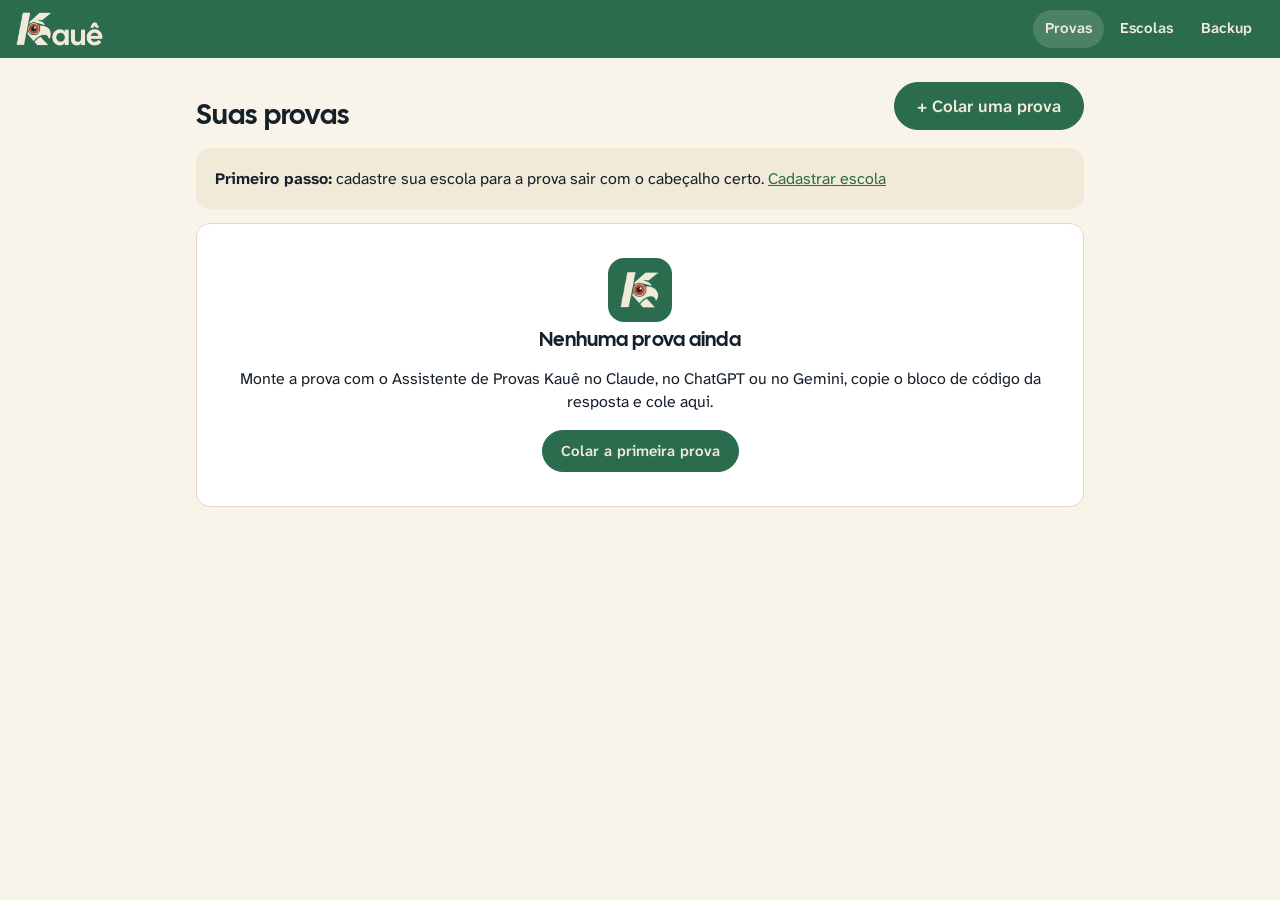
==== index.html @ 32fbc3d7 "Add files via upload" ====
<!DOCTYPE html>
<html lang="pt-BR">
<head>
<meta charset="utf-8">
<meta name="viewport" content="width=device-width, initial-scale=1, viewport-fit=cover">
<title>Kauê</title>
<meta name="description" content="Kauê: monte, embaralhe e imprima provas feitas com IA. Funciona sem internet.">
<meta name="theme-color" content="#2B6C4E">
<link rel="manifest" href="manifest.webmanifest">
<link rel="icon" type="image/png" href="img/favicon-32.png">
<link rel="apple-touch-icon" href="img/apple-touch-icon.png">
<link rel="stylesheet" href="css/kaue.css">
<link rel="stylesheet" href="css/prova.css">
<link rel="stylesheet" href="vendor/katex/katex.min.css">
<style id="css-paginas"></style>
<script src="vendor/katex/katex.min.js" defer></script>
<script src="vendor/katex/mhchem.min.js" defer></script>
<script type="module" src="js/app.js"></script>
</head>
<body>
<header class="topo nao-imprimir">
  <a href="#/" class="marca" aria-label="Kauê, início"><img src="img/logo-mata.png" alt="Kauê" height="34"></a>
  <nav aria-label="Seções">
    <a href="#/">Provas</a>
    <a href="#/escolas">Escolas</a>
    <a href="#/backup">Backup</a>
  </nav>
</header>
<main id="tela" tabindex="-1"><p class="carregando">Carregando…</p></main>
<noscript><p style="padding:20px">O Kauê precisa do JavaScript ligado no navegador.</p></noscript>
</body>
</html>
---- css/kaue.css ----
/* Kauê — telas do app. Cores: mata, palha, jenipapo e urucum. */
@font-face { font-family: 'Cal Sans'; src: url('../fonts/cal-sans-regular.woff2') format('woff2'); font-weight: 400; font-display: swap; }
@font-face { font-family: 'Atkinson Hyperlegible Next'; src: url('../fonts/atkinson-hyperlegible-next-latin-400-normal.woff2') format('woff2'); font-weight: 400; font-display: swap; }
@font-face { font-family: 'Atkinson Hyperlegible Next'; src: url('../fonts/atkinson-hyperlegible-next-latin-600-normal.woff2') format('woff2'); font-weight: 600; font-display: swap; }
@font-face { font-family: 'Atkinson Hyperlegible Next'; src: url('../fonts/atkinson-hyperlegible-next-latin-700-normal.woff2') format('woff2'); font-weight: 700; font-display: swap; }
@font-face { font-family: 'Atkinson Hyperlegible Mono'; src: url('../fonts/atkinson-hyperlegible-mono-latin-400-normal.woff2') format('woff2'); font-weight: 400; font-display: swap; }
@font-face { font-family: 'Atkinson Hyperlegible Mono'; src: url('../fonts/atkinson-hyperlegible-mono-latin-700-normal.woff2') format('woff2'); font-weight: 700; font-display: swap; }

:root {
  --mata: #2B6C4E; --mata-escuro: #22573F; --palha: #F1EAD8; --fundo: #F8F4EA; --jenipapo: #16202A; --urucum: #C4462D;
  --cinza: #545C63; --linha: #E2D9C3; --branco: #fff; --raio: 14px;
  --titulo: 'Cal Sans', 'Atkinson Hyperlegible Next', sans-serif;
  --texto: 'Atkinson Hyperlegible Next', system-ui, sans-serif;
  --mono: 'Atkinson Hyperlegible Mono', ui-monospace, monospace;
}
* { box-sizing: border-box; }
html { -webkit-text-size-adjust: 100%; }
body { margin: 0; background: var(--fundo); color: var(--jenipapo); font-family: var(--texto); font-size: 16px; line-height: 1.45; }
a { color: var(--mata); }
h1, h2, h3 { font-family: var(--titulo); font-weight: 400; line-height: 1.15; letter-spacing: 0.1px; word-spacing: 0.06em; }
h1 { font-size: 28px; margin: 0; }
h2 { font-size: 20px; margin: 0 0 12px; }
h3 { font-size: 18px; margin: 0 0 4px; }

/* topo */
.topo { position: sticky; top: 0; z-index: 10; background: var(--mata); color: var(--palha); display: flex; align-items: center; justify-content: space-between;
  gap: 12px; padding: 10px max(16px, env(safe-area-inset-left)); }
.topo .marca img { display: block; height: 34px; width: auto; }
.topo nav { display: flex; gap: 4px; }
.topo nav a { color: var(--palha); text-decoration: none; font-weight: 600; padding: 8px 12px; border-radius: 999px; font-size: 15px; }
.topo nav a.ativo { background: rgba(241, 234, 216, 0.16); }

#tela { max-width: 920px; margin: 0 auto; padding: 18px 16px 60px; outline: none; }
.modo-impressao #tela { max-width: none; padding: 0; }
.carregando { color: var(--cinza); }
.cabeca { display: flex; align-items: flex-end; justify-content: space-between; gap: 12px; flex-wrap: wrap; margin: 6px 0 18px; }
.sobre { margin: 0 0 4px; font-family: var(--mono); font-size: 13px; color: var(--cinza); }

/* cartões */
.cartao { background: var(--branco); border: 1px solid var(--linha); border-radius: var(--raio); padding: 18px; margin-bottom: 14px; }
.cartao.destaque { border-color: var(--mata); box-shadow: 0 0 0 1px var(--mata) inset; }
.cartao.dica, .cartao.lembrete { background: var(--palha); border-color: transparent; }
.cartao.lembrete { border-left: 5px solid var(--urucum); }
.cartao.vazio { text-align: center; padding: 34px 18px; }
.cartao.vazio img { border-radius: 16px; }
.cartao.com-erros { border-left: 5px solid var(--urucum); }
.cartao.tudo-certo { border-left: 5px solid var(--mata); }
.grade-cartoes { display: grid; grid-template-columns: 1fr; gap: 0 14px; }
@media (min-width: 820px) { .grade-cartoes { grid-template-columns: 1fr 1fr; } }
.lista { display: grid; gap: 10px; }
.prova-item { display: flex; gap: 14px; align-items: center; text-decoration: none; color: inherit; margin: 0; transition: border-color .15s; }
.prova-item:hover { border-color: var(--mata); }
.prova-num { font-family: var(--mono); font-weight: 700; background: var(--palha); border-radius: 10px; padding: 10px 8px; font-size: 13px; white-space: nowrap; }
.meta { color: var(--cinza); margin: 0; font-size: 14px; }
.meta.pequeno { font-size: 13px; }
.ajuda { color: var(--cinza); font-size: 14px; margin: 8px 0 0; }
.alerta { color: var(--urucum); }
.recuo { margin-left: 34px; }

/* botões */
.botao { display: inline-flex; align-items: center; justify-content: center; gap: 6px; font: 600 15px var(--texto); color: var(--jenipapo);
  background: var(--branco); border: 1.5px solid var(--jenipapo); border-radius: 999px; padding: 9px 18px; text-decoration: none; cursor: pointer; min-height: 42px; }
.botao:hover { background: var(--palha); }
.botao.principal { background: var(--mata); border-color: var(--mata); color: var(--palha); }
.botao.principal:hover { background: var(--mata-escuro); }
.botao.grande { font-size: 17px; padding: 12px 22px; }
.botao.pequeno { font-size: 14px; padding: 5px 12px; min-height: 34px; }
.botao.sutil { border-color: transparent; color: var(--cinza); }
.botao.perigo { border-color: var(--urucum); color: var(--urucum); }
.botao:disabled { opacity: .55; cursor: wait; }
.acoes { display: flex; flex-wrap: wrap; gap: 10px; margin-top: 14px; }

/* formulários */
.rotulo { display: block; font-weight: 700; margin: 14px 0 6px; }
.rotulo:first-child { margin-top: 0; }
.campo-form { width: 100%; font: 16px var(--texto); color: var(--jenipapo); border: 1.5px solid #CFC5AE; border-radius: 10px; padding: 10px 12px; background: #fff; }
.campo-form:focus, .texto-prova:focus { outline: 3px solid rgba(43, 108, 78, .25); border-color: var(--mata); }
.campo-form.curto { width: auto; min-width: 120px; }
.texto-prova { width: 100%; min-height: 300px; font: 14px/1.5 var(--mono); border: 1.5px solid #CFC5AE; border-radius: 10px; padding: 12px; resize: vertical; background: #FFFDF8; }
.linha-form { display: flex; align-items: center; justify-content: space-between; gap: 10px; flex-wrap: wrap; margin: 10px 0; }
.linha-form .rotulo { margin: 0; }
.segmentos { display: inline-flex; border: 1.5px solid var(--jenipapo); border-radius: 999px; overflow: hidden; }
.segmentos button { font: 600 14px var(--texto); background: #fff; color: var(--jenipapo); border: 0; padding: 8px 14px; cursor: pointer; min-height: 38px; }
.segmentos button + button { border-left: 1.5px solid var(--jenipapo); }
.segmentos button.ativo { background: var(--jenipapo); color: var(--palha); }
.chave { display: flex; gap: 12px; align-items: flex-start; margin: 12px 0; cursor: pointer; }
.chave input { width: 22px; height: 22px; accent-color: var(--mata); margin: 1px 0 0; flex: none; }
.chave small { display: block; color: var(--cinza); font-size: 13.5px; }
.chave.inline { display: inline-flex; margin: 6px 14px 6px 0; }
.modos { display: grid; gap: 8px; }
@media (min-width: 700px) { .modos { grid-template-columns: repeat(3, 1fr); } }
.modo { display: flex; gap: 10px; border: 1.5px solid var(--linha); border-radius: 12px; padding: 12px; cursor: pointer; }
.modo:has(input:checked) { border-color: var(--mata); background: #F2F7F3; }
.modo input { accent-color: var(--mata); margin-top: 3px; }
.modo small { display: block; color: var(--cinza); font-size: 13px; }
.sub-op { background: var(--fundo); border-radius: 12px; padding: 12px 14px; margin-top: 10px; }
.area-titulo { display: grid; gap: 6px; margin: 4px 0 6px 34px; }
.area-titulo label { display: grid; grid-template-columns: 110px 1fr 46px; align-items: center; gap: 8px; font-size: 14px; }
.area-titulo input { accent-color: var(--mata); }
.campos-lista { display: flex; flex-wrap: wrap; }
.extra { display: grid; grid-template-columns: 1fr 1.6fr; gap: 10px; margin-top: 10px; font-size: 14px; font-weight: 600; }
.previa-cab { padding: 10px; border-radius: 10px; overflow-x: auto; }
.previa-cab .folha { min-height: 0; margin: 0; width: 210mm; transform-origin: top left; }

/* leitura da prova */
.resumo { margin: 8px 0 0; padding-left: 20px; }
.msgs { list-style: none; padding: 0; margin: 6px 0 0; }
.msgs li { padding: 6px 0; border-bottom: 1px solid var(--linha); font-size: 15px; }
.msgs li.erro { color: #8E2B1A; }
.msgs .linha { font: 700 12px var(--mono); background: var(--palha); border: 0; border-radius: 6px; padding: 3px 7px; margin-right: 6px; cursor: pointer; color: var(--jenipapo); }
.previa { display: grid; gap: 12px; }
.pq { display: grid; grid-template-columns: 30px 1fr; gap: 10px; border-bottom: 1px solid var(--linha); padding-bottom: 10px; }
.pq p { margin: 2px 0; }
.pq-n { font: 700 14px var(--mono); background: var(--palha); border-radius: 8px; text-align: center; padding: 4px 0; height: fit-content; }
.etq { font-size: 12.5px; color: var(--cinza); text-transform: uppercase; letter-spacing: .4px; }
.mini { margin: 4px 0 0; padding-left: 18px; font-size: 14px; color: #333; }
.mini li.certa { font-weight: 700; color: var(--mata); }

/* imagens da prova */
.imgs { list-style: none; padding: 0; margin: 0; display: grid; gap: 10px; }
.img-item { display: grid; grid-template-columns: 56px 1fr auto auto; gap: 10px; align-items: center; font-size: 14px; }
.img-item img, .img-falta { width: 56px; height: 56px; object-fit: cover; border-radius: 8px; border: 1px solid var(--linha); }
.img-falta { display: flex; align-items: center; justify-content: center; font-size: 11px; color: var(--cinza); background: var(--fundo); text-transform: uppercase; }

/* versões */
.tabela-versoes { width: 100%; border-collapse: collapse; font-size: 15px; }
.tabela-versoes th { text-align: left; font-size: 12.5px; color: var(--cinza); text-transform: uppercase; letter-spacing: .4px; padding: 6px 4px; }
.tabela-versoes td { padding: 8px 4px; border-top: 1px solid var(--linha); }
.tabela-versoes .codigo, .gab-mini { font-family: var(--mono); }
.gab-mini { font-size: 13px; letter-spacing: 1px; word-break: break-all; }
.acoes-linha { text-align: right; white-space: nowrap; }

/* impressão */
.barra-impressao { position: sticky; top: 0; z-index: 5; display: flex; align-items: center; gap: 12px; padding: 10px 16px; background: var(--fundo); border-bottom: 1px solid var(--linha); }
.barra-titulo { flex: 1; min-width: 0; overflow: hidden; text-overflow: ellipsis; white-space: nowrap; }
.dica-impressao { margin: 10px auto 0; max-width: 210mm; padding: 0 16px; font-size: 14px; color: var(--cinza); }
@media print {
  body { background: #fff; }
  .topo, .barra-impressao, .dica-impressao, #avisos { display: none !important; }
  #tela { padding: 0; max-width: none; }
}
@media screen and (max-width: 840px) {
  .modo-impressao .folhas { overflow-x: auto; }
}

/* avisos flutuantes */
#avisos { position: fixed; left: 50%; bottom: 20px; transform: translateX(-50%); z-index: 50; display: grid; gap: 8px; width: min(92vw, 420px); }
.aviso-flutuante { background: var(--jenipapo); color: var(--palha); padding: 12px 16px; border-radius: 12px; box-shadow: 0 6px 20px rgba(0,0,0,.2); transition: opacity .4s, transform .4s; }
.aviso-flutuante.erro { background: var(--urucum); color: #fff; }
.aviso-flutuante.saindo { opacity: 0; transform: translateY(8px); }

@media (max-width: 560px) {
  h1 { font-size: 24px; }
  .topo nav a { padding: 7px 9px; font-size: 14px; }
  .topo .marca img { height: 28px; }
  .img-item { grid-template-columns: 48px 1fr; }
  .img-item .botao { grid-column: 2; justify-self: start; }
  .extra { grid-template-columns: 1fr; }
  .area-titulo { margin-left: 0; }
  .recuo { margin-left: 0; }
}
---- css/prova.css ----
/* Kauê — folhas da prova (tela e impressão) */
@page { size: A4; margin: 10mm 11mm 13mm; }
@page { @bottom-left { font-family: Arial, sans-serif; font-size: 7.5pt; color: #666; }
        @bottom-right { font-family: Arial, sans-serif; font-size: 7.5pt; color: #666; } }

.folhas { --fonte-prova: 'Atkinson Hyperlegible Next', Arial, sans-serif; --tam: 10pt; }
.folha { font-family: var(--fonte-prova); font-size: var(--tam); line-height: 1.3; color: #111; background: #fff;
  break-after: page; }
.folha:last-child { break-after: auto; }
.folha p { margin: 0 0 0.35em; }
.folha p:last-child { margin-bottom: 0; }

/* cabeçalho */
.cab { margin-bottom: 2.5mm; }
.cab-img { position: relative; }
.cab-img img { display: block; width: 100%; height: auto; }
.titulo-sobre { position: absolute; display: flex; align-items: center; justify-content: center; text-align: center; padding: 0 2%; }
.titulo-sobre span { font-weight: 700; font-size: 15pt; line-height: 1.1; color: #10243a; }
.cab-topo { display: flex; align-items: center; gap: 4mm; margin-bottom: 2mm; }
.logo-escola { max-height: 18mm; max-width: 40mm; object-fit: contain; }
.nome-escola { font-weight: 700; font-size: 10pt; text-transform: uppercase; letter-spacing: 0.3pt; }
.titulo { font-size: 14pt; font-weight: 700; margin: 1mm 0 0; line-height: 1.2; }
.titulo-versao { font-weight: 400; }
.cab-imagem .titulo, .cab-branco .titulo { text-align: center; margin: 2mm 0; }
.campos { margin-top: 2mm; display: flex; flex-direction: column; gap: 1.5mm; }
.campos .linha { display: flex; gap: 1.5mm; }
.campo { border: 0.8pt solid #333; border-radius: 2.2mm; padding: 1.4mm 2.2mm; font-size: 9pt; white-space: nowrap; overflow: hidden; flex: 0 1 auto; min-width: 24mm; }
.campo.larga { flex: 1 1 auto; }
.campo span { font-weight: 700; text-transform: uppercase; font-size: 8pt; }

.faixa { font-size: 8.5pt; border-top: 0.8pt solid #333; border-bottom: 0.8pt solid #333; padding: 1mm 0; margin-bottom: 3mm; display: flex; flex-wrap: wrap; gap: 0 1.5mm; }
.faixa .codigo { font-family: 'Atkinson Hyperlegible Mono', monospace; letter-spacing: 0.5pt; }
.faixa .sep { color: #888; }
.instrucoes { border: 0.8pt solid #999; border-radius: 2mm; padding: 2mm 3mm; margin-bottom: 3mm; font-size: 9.5pt; }

/* conteúdo em colunas */
.conteudo { column-gap: 7mm; column-rule: 0.5pt solid #bbb; column-fill: balance; }
.bloco { margin: 0 0 3mm; }
.bloco h2 { font-size: 10.5pt; font-weight: 700; text-transform: uppercase; margin: 0 0 1.5mm; break-after: avoid; }
.texto-base { text-align: justify; hyphens: auto; margin-bottom: 2mm; }
.separador { height: 1mm; }
.questao { margin: 0 0 3.2mm; break-inside: auto; }
/* a questão pode passar de uma coluna para a outra, mas cada parte fica inteira */
.questao .enunciado { break-inside: avoid; break-after: avoid; orphans: 3; widows: 3; }
.alts, .vf, .associe, .linhas { break-inside: avoid; }
.questao.tipo-discursiva, .questao.tipo-complete { break-inside: avoid; }
.questao .enunciado { text-align: justify; hyphens: auto; }
.questao .enunciado p:first-of-type { display: inline; }
.questao .num { font-weight: 700; margin-right: 1mm; }
.questao .valor { font-size: 8.5pt; color: #333; margin-right: 1mm; }
.alts, .vf, .colA, .colB { list-style: none; margin: 1.5mm 0 0; padding: 0; }
.alts li, .vf li, .colA li, .colB li { display: flex; gap: 1.2mm; margin: 0.35mm 0; align-items: baseline; }
.marca { white-space: pre; flex: none; }
.letra { flex: none; font-weight: 700; }
.txt p { display: inline; margin: 0; }
.associe { display: grid; grid-template-columns: 1fr 1.6fr; gap: 3mm; }
.lacuna { display: inline-block; width: var(--larg, 10ch); border-bottom: 0.8pt solid #111; height: 1em; vertical-align: baseline; margin: 0 0.5mm; }
.linhas { height: calc(var(--n) * 7.5mm); margin-top: 1mm;
  background: repeating-linear-gradient(to bottom, transparent 0, transparent calc(7.5mm - 0.6pt), #555 calc(7.5mm - 0.6pt), #555 7.5mm); }
.fig { margin: 1.5mm 0; break-inside: avoid; text-align: center; }
.fig img { max-width: 100%; max-height: 48mm; object-fit: contain; }
.fig figcaption { font-size: 8pt; color: #333; margin-top: 0.8mm; }
.fig.falta .sem-imagem { border: 1pt dashed #888; color: #555; font-size: 8.5pt; padding: 6mm 3mm; border-radius: 2mm; }
.tex { font-family: 'Atkinson Hyperlegible Mono', monospace; }

/* grade de respostas do aluno */
.grade { break-inside: avoid; border: 1pt solid #222; border-radius: 2.5mm; padding: 2mm 3mm; margin: 2mm 0 4mm; }
.grade-titulo { font-weight: 700; font-size: 12pt; display: flex; justify-content: space-between; align-items: baseline; margin-bottom: 1.5mm; }
.grade-titulo span { font-weight: 400; font-size: 8.5pt; font-family: 'Atkinson Hyperlegible Mono', monospace; }
.grade table { border-collapse: collapse; margin: 0 auto; }
.grade th { font-size: 9pt; padding: 0.6mm 2mm 0.6mm 0; text-align: right; }
.grade td { padding: 0.6mm 1mm; }
.bola { display: inline-flex; width: 5mm; height: 5mm; border: 0.8pt solid #222; border-radius: 50%; align-items: center; justify-content: center; font-size: 7pt; font-weight: 700; }
.grade-dica { font-size: 7.5pt; color: #444; text-align: center; margin-top: 1mm; }
.mensagem-final { text-align: center; margin-top: 3mm; break-inside: avoid; font-weight: 700; }
.mensagem-final .fig img { max-height: 30mm; }

/* versão adaptada: letra e espaços maiores, uma coluna */
.adaptada { --tam: 14pt; line-height: 1.55; }
.adaptada .questao { margin-bottom: 7mm; break-inside: auto; }
.adaptada .alts, .adaptada .vf, .adaptada .associe, .adaptada .fig, .adaptada .enunciado { break-inside: avoid; }
.adaptada .enunciado { break-after: avoid; }
.adaptada .fig img { max-height: 62mm; }
.adaptada .alts li, .adaptada .vf li, .adaptada .colA li, .adaptada .colB li { margin: 2mm 0; }
.adaptada .linhas { height: calc(var(--n) * 10mm); background: repeating-linear-gradient(to bottom, transparent 0, transparent calc(10mm - 0.6pt), #555 calc(10mm - 0.6pt), #555 10mm); }
.adaptada .bola { width: 7mm; height: 7mm; font-size: 9pt; }
.adaptada .lacuna { height: 1.2em; }

/* gabarito do professor */
.gabarito { font-family: Arial, sans-serif; font-size: 9.5pt; }
.gab-cab h1 { font-size: 15pt; margin: 1mm 0; }
.aviso-prof { display: inline-block; background: #111; color: #fff; font-weight: 700; font-size: 8.5pt; padding: 1mm 2.5mm; border-radius: 1mm; }
.gab-versao { break-inside: avoid; margin-top: 5mm; }
.gab-versao h2 { font-size: 12pt; border-bottom: 1pt solid #111; padding-bottom: 1mm; margin: 0 0 2mm; display: flex; justify-content: space-between; }
.gab-versao h2 span { font-weight: 400; font-size: 9.5pt; font-family: 'Atkinson Hyperlegible Mono', monospace; }
.gab-resumo { font-family: 'Atkinson Hyperlegible Mono', monospace; font-size: 10pt; font-weight: 700; margin: 0 0 2mm; }
.nota-adaptada { font-size: 8.5pt; color: #333; margin: 0 0 2mm; }
table.gab { width: 100%; border-collapse: collapse; }
table.gab th, table.gab td { border: 0.6pt solid #999; padding: 1mm 1.5mm; text-align: left; vertical-align: top; }
table.gab th { background: #eee; }
table.gab td.n, table.gab td.v { width: 10mm; text-align: center; }
table.gab td.resp { font-weight: 700; }
.disc { margin-top: 2mm; font-size: 9pt; }
.disc ul { margin: 1mm 0 0 5mm; padding: 0; }

/* na tela: folhas A4 com sombra */
@media screen {
  .folhas { background: #e8e3d6; padding: 16px 0 40px; }
  .folha { width: 210mm; min-height: 297mm; margin: 0 auto 16px; padding: 10mm 11mm 13mm; box-shadow: 0 2px 10px rgba(0,0,0,.18); box-sizing: border-box; }
}
@media print {
  .folhas { background: none; padding: 0; }
  .nao-imprimir { display: none !important; }
}

/* títulos da prova usam a fonte da prova, não a da marca */
.folha h1, .folha h2 { font-family: inherit; letter-spacing: normal; word-spacing: normal; }
.gabarito h1 { font-family: Arial, sans-serif; }
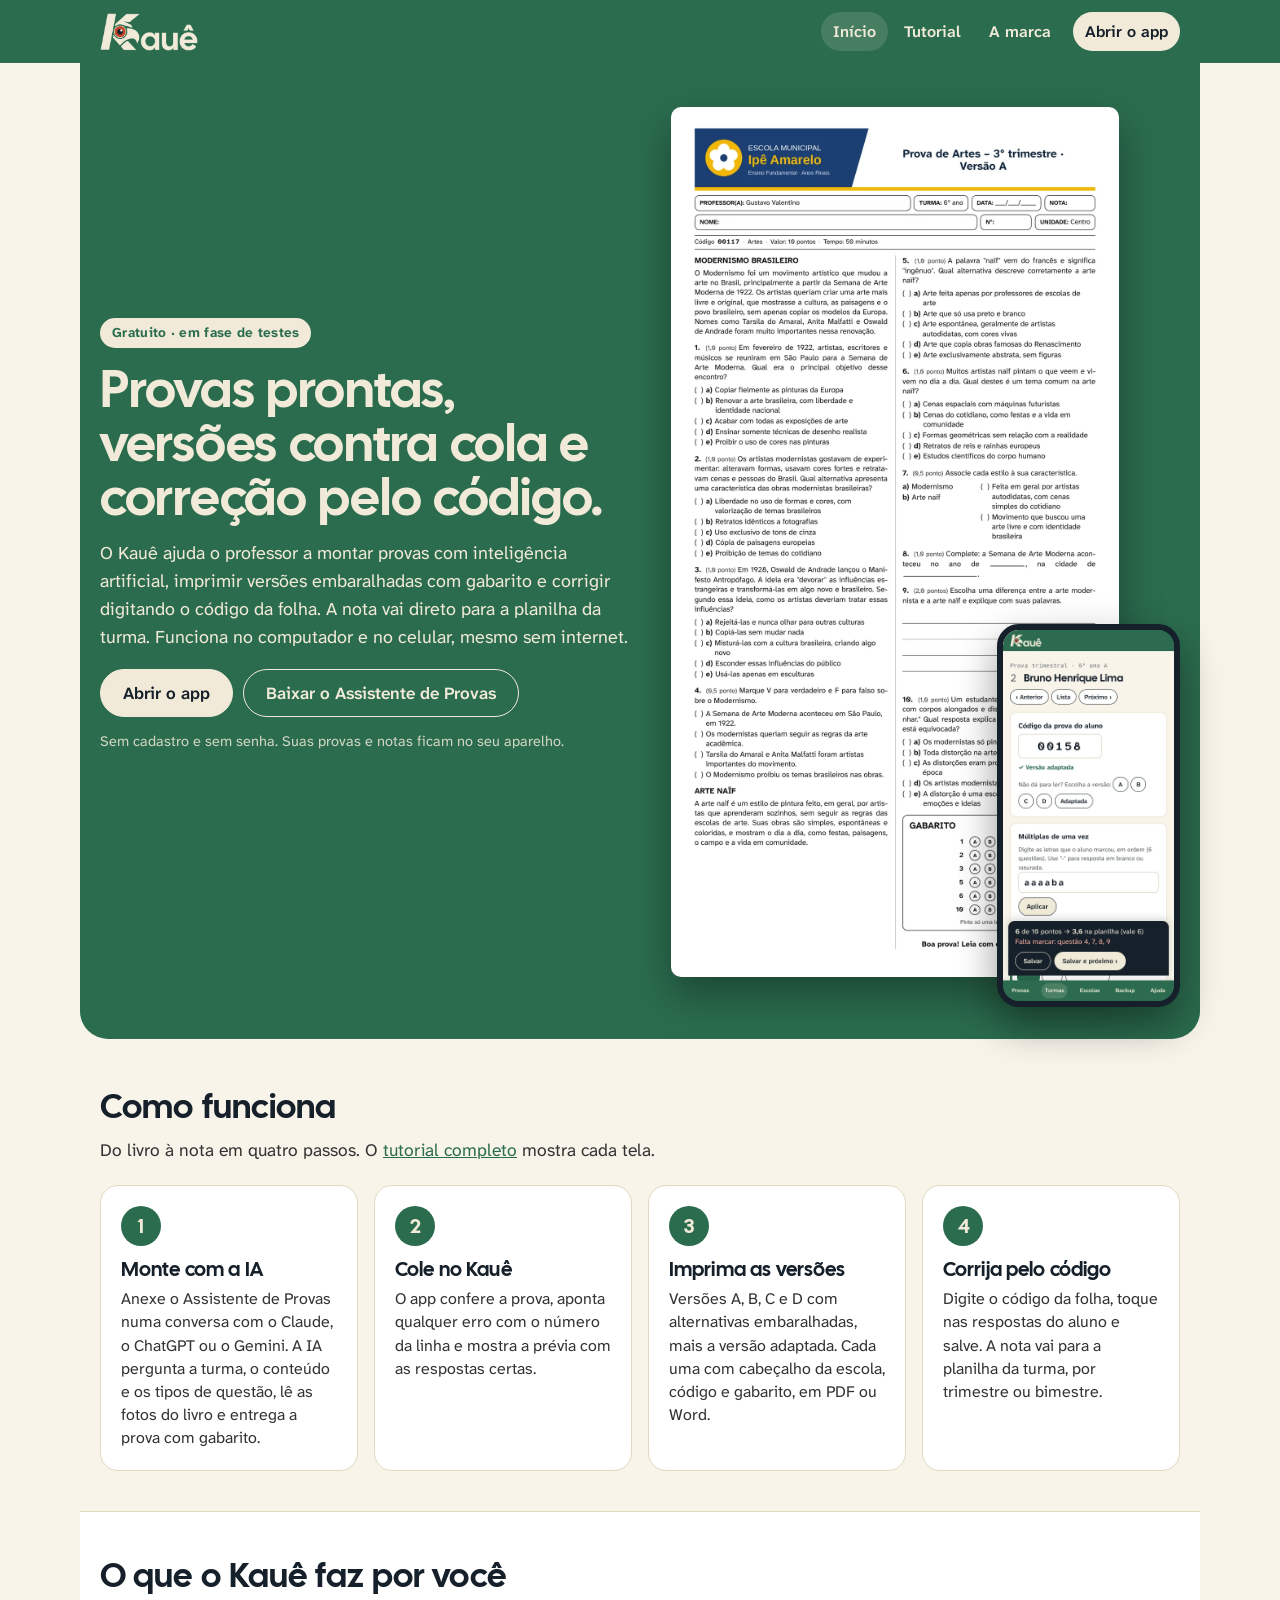
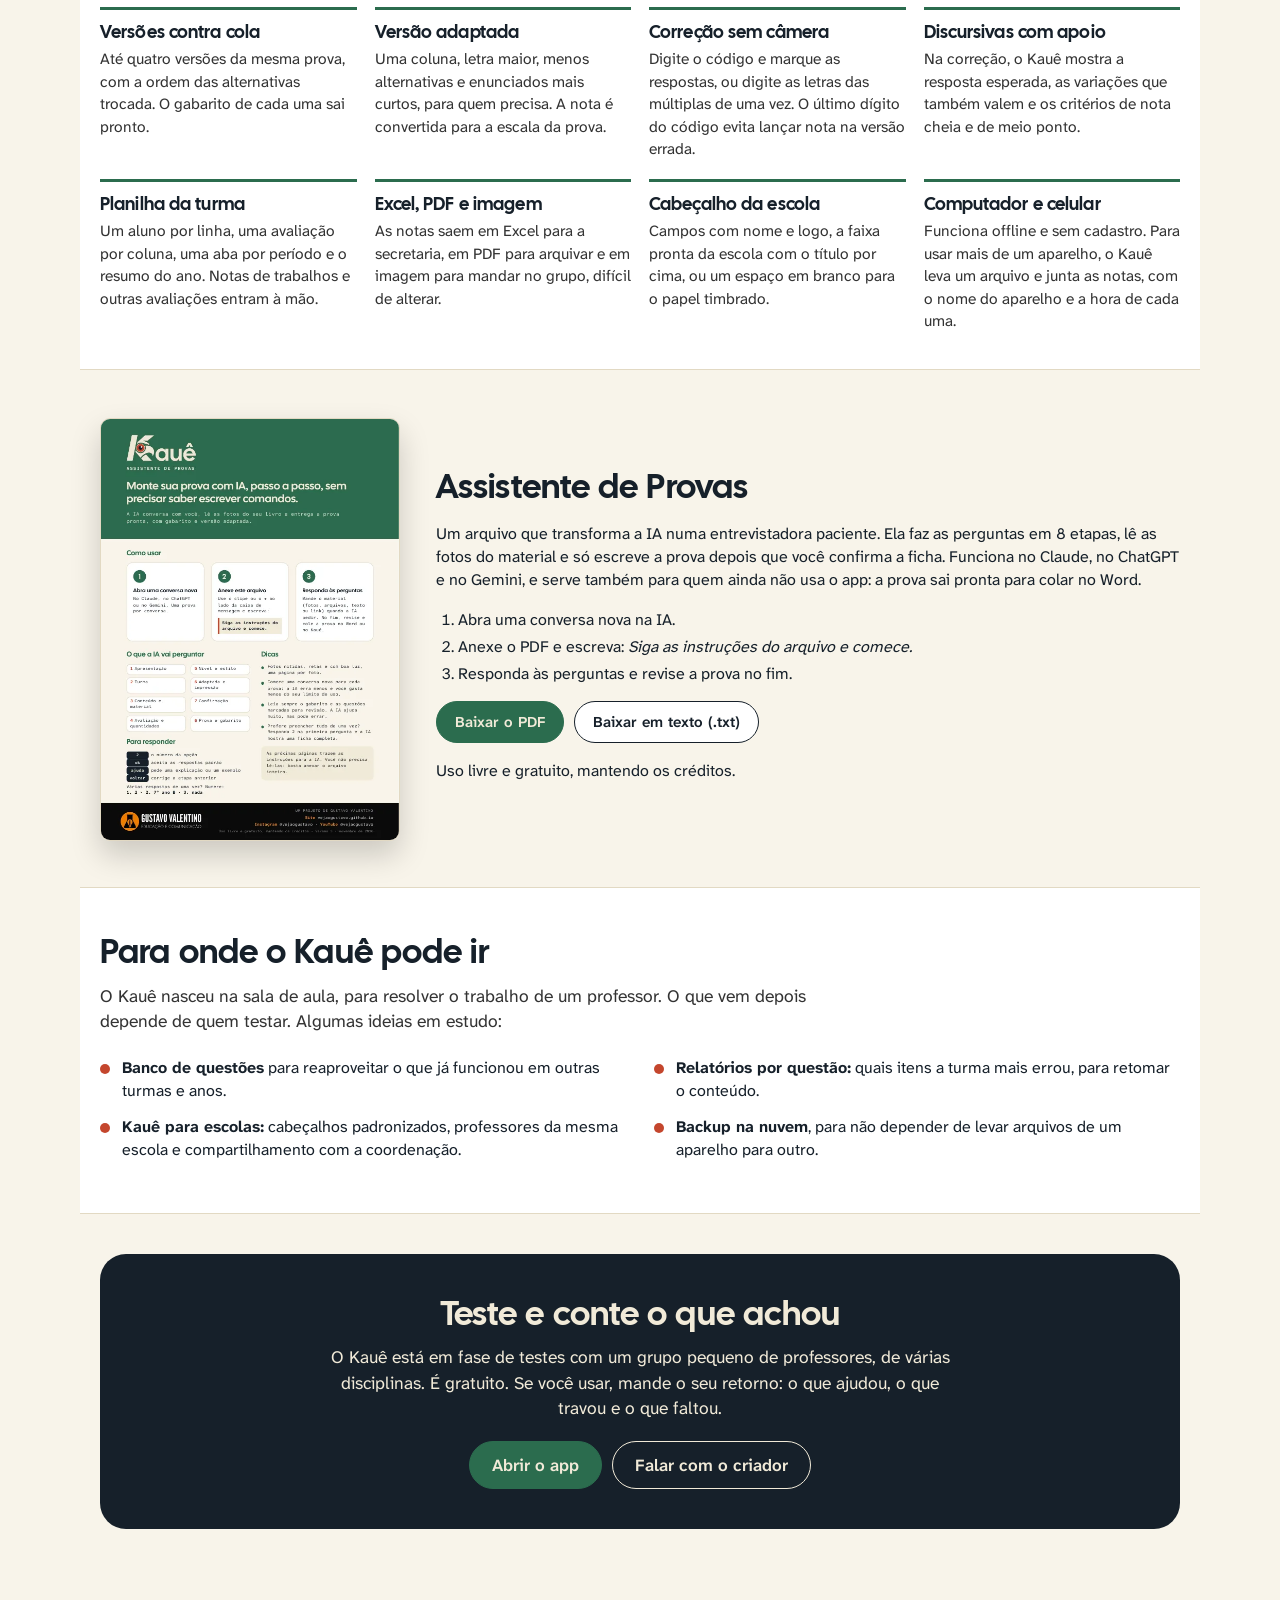
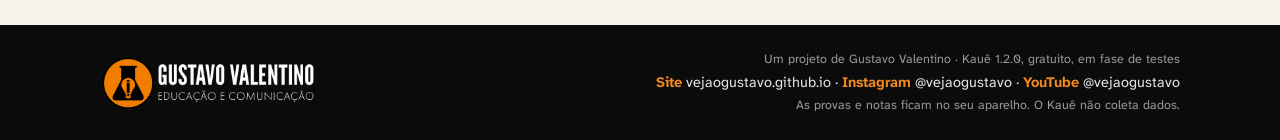
==== commit 59dadce8: "Add files via upload" ====
--- a/index.html
+++ b/index.html
@@ -2,31 +2,118 @@
 <html lang="pt-BR">
 <head>
 <meta charset="utf-8">
-<meta name="viewport" content="width=device-width, initial-scale=1, viewport-fit=cover">
-<title>Kauê</title>
-<meta name="description" content="Kauê: monte, embaralhe e imprima provas feitas com IA. Funciona sem internet.">
+<meta name="viewport" content="width=device-width, initial-scale=1">
+<title>Kauê – provas com IA, versões e correção pelo código</title>
+<meta name="description" content="Monte provas com IA, imprima versões embaralhadas com gabarito e corrija pelo código. Gratuito, em fase de testes, funciona sem internet.">
 <meta name="theme-color" content="#2B6C4E">
-<link rel="manifest" href="manifest.webmanifest">
+<meta property="og:title" content="Kauê – provas com IA, versões e correção pelo código">
+<meta property="og:description" content="Monte provas com IA, imprima versões embaralhadas com gabarito e corrija pelo código. Gratuito, em fase de testes, funciona sem internet.">
+<meta property="og:image" content="img/compartilhar.png">
 <link rel="icon" type="image/png" href="img/favicon-32.png">
 <link rel="apple-touch-icon" href="img/apple-touch-icon.png">
 <link rel="stylesheet" href="css/kaue.css">
-<link rel="stylesheet" href="css/prova.css">
-<link rel="stylesheet" href="vendor/katex/katex.min.css">
-<style id="css-paginas"></style>
-<script src="vendor/katex/katex.min.js" defer></script>
-<script src="vendor/katex/mhchem.min.js" defer></script>
-<script type="module" src="js/app.js"></script>
+<link rel="stylesheet" href="css/portal.css">
+<script>
+  // quem instalou a primeira versão do Kauê (que abria direto no app) continua indo para o app
+  if (window.matchMedia && window.matchMedia('(display-mode: standalone)').matches && !location.pathname.includes('/app/')) location.replace('app/');
+</script>
 </head>
-<body>
-<header class="topo nao-imprimir">
-  <a href="#/" class="marca" aria-label="Kauê, início"><img src="img/logo-mata.png" alt="Kauê" height="34"></a>
-  <nav aria-label="Seções">
-    <a href="#/">Provas</a>
-    <a href="#/escolas">Escolas</a>
-    <a href="#/backup">Backup</a>
-  </nav>
-</header>
-<main id="tela" tabindex="-1"><p class="carregando">Carregando…</p></main>
-<noscript><p style="padding:20px">O Kauê precisa do JavaScript ligado no navegador.</p></noscript>
+<body class="portal">
+<header class="portal-topo"><div class="barra">
+  <a href="index.html" class="marca" aria-label="Kauê, página inicial"><img src="img/logo-mata.png" alt="Kauê" height="38"></a>
+  <nav aria-label="Portal"><a href="index.html" class="ativo">Início</a><a href="tutorial.html" class="">Tutorial</a><a href="marca.html" class="">A marca</a><a href="app/" class="app">Abrir o app</a></nav>
+</div></header>
+<main>
+<section class="hero">
+  <div class="hero-texto">
+    <span class="selo-fase">Gratuito · em fase de testes</span>
+    <h1>Provas prontas, versões contra cola e correção pelo código.</h1>
+    <p>O Kauê ajuda o professor a montar provas com inteligência artificial, imprimir versões embaralhadas com gabarito e corrigir digitando o código da folha. A nota vai direto para a planilha da turma. Funciona no computador e no celular, mesmo sem internet.</p>
+    <div class="hero-acoes">
+      <a class="botao principal grande" href="app/">Abrir o app</a>
+      <a class="botao claro grande" href="downloads/Assistente-de-Provas-Kaue.pdf" download>Baixar o Assistente de Provas</a>
+    </div>
+    <p class="hero-nota">Sem cadastro e sem senha. Suas provas e notas ficam no seu aparelho.</p>
+  </div>
+  <div class="hero-telas" aria-hidden="true">
+    <img class="tela-pc" src="img/tutorial/impressao.webp" alt="">
+    <img class="tela-cel" src="img/tutorial/correcao.webp" alt="">
+  </div>
+</section>
+
+<section class="secao" id="como-funciona">
+  <h2>Como funciona</h2>
+  <p class="secao-lead">Do livro à nota em quatro passos. O <a href="tutorial.html">tutorial completo</a> mostra cada tela.</p>
+  <ol class="passos-portal">
+    <li><span class="n">1</span><h3>Monte com a IA</h3><p>Anexe o Assistente de Provas numa conversa com o Claude, o ChatGPT ou o Gemini. A IA pergunta a turma, o conteúdo e os tipos de questão, lê as fotos do livro e entrega a prova com gabarito.</p></li>
+    <li><span class="n">2</span><h3>Cole no Kauê</h3><p>O app confere a prova, aponta qualquer erro com o número da linha e mostra a prévia com as respostas certas.</p></li>
+    <li><span class="n">3</span><h3>Imprima as versões</h3><p>Versões A, B, C e D com alternativas embaralhadas, mais a versão adaptada. Cada uma com cabeçalho da escola, código e gabarito, em PDF ou Word.</p></li>
+    <li><span class="n">4</span><h3>Corrija pelo código</h3><p>Digite o código da folha, toque nas respostas do aluno e salve. A nota vai para a planilha da turma, por trimestre ou bimestre.</p></li>
+  </ol>
+</section>
+
+<section class="secao clara">
+  <h2>O que o Kauê faz por você</h2>
+  <div class="recursos">
+    <div><h3>Versões contra cola</h3><p>Até quatro versões da mesma prova, com a ordem das alternativas trocada. O gabarito de cada uma sai pronto.</p></div>
+    <div><h3>Versão adaptada</h3><p>Uma coluna, letra maior, menos alternativas e enunciados mais curtos, para quem precisa. A nota é convertida para a escala da prova.</p></div>
+    <div><h3>Correção sem câmera</h3><p>Digite o código e marque as respostas, ou digite as letras das múltiplas de uma vez. O último dígito do código evita lançar nota na versão errada.</p></div>
+    <div><h3>Discursivas com apoio</h3><p>Na correção, o Kauê mostra a resposta esperada, as variações que também valem e os critérios de nota cheia e de meio ponto.</p></div>
+    <div><h3>Planilha da turma</h3><p>Um aluno por linha, uma avaliação por coluna, uma aba por período e o resumo do ano. Notas de trabalhos e outras avaliações entram à mão.</p></div>
+    <div><h3>Excel, PDF e imagem</h3><p>As notas saem em Excel para a secretaria, em PDF para arquivar e em imagem para mandar no grupo, difícil de alterar.</p></div>
+    <div><h3>Cabeçalho da escola</h3><p>Campos com nome e logo, a faixa pronta da escola com o título por cima, ou um espaço em branco para o papel timbrado.</p></div>
+    <div><h3>Computador e celular</h3><p>Funciona offline e sem cadastro. Para usar mais de um aparelho, o Kauê leva um arquivo e junta as notas, com o nome do aparelho e a hora de cada uma.</p></div>
+  </div>
+</section>
+
+<section class="secao assistente" id="assistente">
+  <div class="assistente-capa"><img src="img/assistente-capa.webp" alt="Capa do Assistente de Provas Kauê" loading="lazy"></div>
+  <div>
+    <h2>Assistente de Provas</h2>
+    <p>Um arquivo que transforma a IA numa entrevistadora paciente. Ela faz as perguntas em 8 etapas, lê as fotos do material e só escreve a prova depois que você confirma a ficha. Funciona no Claude, no ChatGPT e no Gemini, e serve também para quem ainda não usa o app: a prova sai pronta para colar no Word.</p>
+    <ol class="mini-passos">
+      <li>Abra uma conversa nova na IA.</li>
+      <li>Anexe o PDF e escreva: <i>Siga as instruções do arquivo e comece.</i></li>
+      <li>Responda às perguntas e revise a prova no fim.</li>
+    </ol>
+    <div class="hero-acoes">
+      <a class="botao principal" href="downloads/Assistente-de-Provas-Kaue.pdf" download>Baixar o PDF</a>
+      <a class="botao" href="downloads/assistente-de-provas-kaue.txt" download>Baixar em texto (.txt)</a>
+    </div>
+    <p class="hero-nota">Uso livre e gratuito, mantendo os créditos.</p>
+  </div>
+</section>
+
+<section class="secao clara" id="futuro">
+  <h2>Para onde o Kauê pode ir</h2>
+  <p class="secao-lead">O Kauê nasceu na sala de aula, para resolver o trabalho de um professor. O que vem depois depende de quem testar. Algumas ideias em estudo:</p>
+  <ul class="futuro">
+    <li><b>Banco de questões</b> para reaproveitar o que já funcionou em outras turmas e anos.</li>
+    <li><b>Relatórios por questão:</b> quais itens a turma mais errou, para retomar o conteúdo.</li>
+    <li><b>Kauê para escolas:</b> cabeçalhos padronizados, professores da mesma escola e compartilhamento com a coordenação.</li>
+    <li><b>Backup na nuvem</b>, para não depender de levar arquivos de um aparelho para outro.</li>
+  </ul>
+</section>
+
+<section class="secao convite">
+  <h2>Teste e conte o que achou</h2>
+  <p>O Kauê está em fase de testes com um grupo pequeno de professores, de várias disciplinas. É gratuito. Se você usar, mande o seu retorno: o que ajudou, o que travou e o que faltou.</p>
+  <div class="hero-acoes">
+    <a class="botao principal grande" href="app/">Abrir o app</a>
+    <a class="botao claro grande" href="https://www.instagram.com/vejaogustavo/">Falar com o criador</a>
+  </div>
+</section>
+
+</main>
+<footer class="portal-rodape"><div class="barra">
+  <img src="img/logo-gustavo.png" alt="Gustavo Valentino | Educação e Comunicação">
+  <div class="contatos"><small>Um projeto de Gustavo Valentino · Kauê 1.2.0, gratuito, em fase de testes</small>
+    <a href="https://vejaogustavo.github.io"><b>Site</b> vejaogustavo.github.io</a> · <a href="https://www.instagram.com/vejaogustavo/"><b>Instagram</b> @vejaogustavo</a> · <a href="https://www.youtube.com/@vejaogustavo"><b>YouTube</b> @vejaogustavo</a>
+    <small>As provas e notas ficam no seu aparelho. O Kauê não coleta dados.</small></div>
+</div></footer>
+<script>
+  if ('serviceWorker' in navigator && (location.protocol === 'https:' || ['localhost', '127.0.0.1'].includes(location.hostname)))
+    navigator.serviceWorker.register('sw.js').catch(() => {});
+</script>
 </body>
 </html>
--- a/css/kaue.css
+++ b/css/kaue.css
@@ -113,7 +113,7 @@
 .pq p { margin: 2px 0; }
 .pq-n { font: 700 14px var(--mono); background: var(--palha); border-radius: 8px; text-align: center; padding: 4px 0; height: fit-content; }
 .etq { font-size: 12.5px; color: var(--cinza); text-transform: uppercase; letter-spacing: .4px; }
-.mini { margin: 4px 0 0; padding-left: 18px; font-size: 14px; color: #333; }
+.mini { margin: 4px 0 0; padding-left: 4px; font-size: 14px; color: #333; list-style: none; }
 .mini li.certa { font-weight: 700; color: var(--mata); }
 
 /* imagens da prova */
@@ -159,3 +159,156 @@
   .area-titulo { margin-left: 0; }
   .recuo { margin-left: 0; }
 }
+
+/* ---------- turmas e planilha ---------- */
+.abas { display: flex; gap: 6px; overflow-x: auto; margin: 0 0 12px; padding-bottom: 4px; }
+.abas a { white-space: nowrap; text-decoration: none; color: var(--jenipapo); font-weight: 600; padding: 8px 14px; border-radius: 999px; border: 1.5px solid var(--linha); background: #fff; }
+.abas a.ativo { background: var(--jenipapo); color: var(--palha); border-color: var(--jenipapo); }
+.rolagem { overflow-x: auto; -webkit-overflow-scrolling: touch; }
+.planilha-caixa { background: #fff; border: 1px solid var(--linha); border-radius: var(--raio); margin-bottom: 12px; }
+table.planilha { border-collapse: separate; border-spacing: 0; width: 100%; font-size: 15px; }
+.planilha th, .planilha td { padding: 8px 10px; border-bottom: 1px solid var(--linha); text-align: center; white-space: nowrap; background: #fff; }
+.planilha thead th { font-size: 13.5px; vertical-align: bottom; background: var(--fundo); position: sticky; top: 0; z-index: 1; }
+.planilha th small { display: block; font-weight: 400; color: var(--cinza); font-size: 12px; }
+.planilha .fixa { position: sticky; z-index: 2; text-align: left; }
+.planilha .fixa.n { left: 0; min-width: 44px; width: 44px; color: var(--cinza); font-family: var(--mono); }
+.planilha .fixa.nome { left: 44px; min-width: 150px; max-width: 220px; overflow: hidden; text-overflow: ellipsis; box-shadow: 1px 0 0 var(--linha); }
+.planilha thead .fixa { z-index: 3; }
+.planilha .total { font-weight: 700; background: #F6F2E7; }
+.planilha tfoot td { font-size: 13.5px; color: var(--cinza); background: var(--fundo); }
+.cab-aval { color: var(--jenipapo); text-decoration: none; font-weight: 700; }
+.cab-aval:hover { text-decoration: underline; }
+.planilha .corrigir { margin-top: 4px; min-height: 28px; padding: 2px 10px; font-size: 12.5px; }
+.nota-input { width: 64px; text-align: center; font: 15px var(--texto); border: 1.5px solid #D8CFBA; border-radius: 8px; padding: 6px 4px; }
+.nota-input:focus { outline: 3px solid rgba(43, 108, 78, .25); border-color: var(--mata); }
+.nota-link { display: inline-block; min-width: 52px; padding: 6px 8px; border-radius: 8px; background: #EEF5F0; color: var(--jenipapo); text-decoration: none; font-weight: 600; }
+.nota-link.vazia { background: transparent; color: var(--cinza); border: 1.5px dashed #CFC5AE; }
+.tabela-alunos { width: 100%; border-collapse: collapse; }
+.tabela-alunos th { text-align: left; font-size: 12.5px; color: var(--cinza); text-transform: uppercase; padding: 4px; }
+.tabela-alunos td { padding: 4px; }
+.tabela-alunos tr.inativo input:not([type=checkbox]) { opacity: .5; text-decoration: line-through; }
+.mini-campo { width: 64px; text-align: center; padding: 8px 6px; }
+.centro { text-align: center; }
+.tabela-alunos input[type=checkbox] { width: 20px; height: 20px; accent-color: var(--mata); }
+.curto-ta { min-height: 120px; }
+.modos.dois { grid-template-columns: 1fr; }
+@media (min-width: 700px) { .modos.dois { grid-template-columns: 1fr 1fr; } }
+code { font-family: var(--mono); background: var(--palha); padding: 1px 5px; border-radius: 4px; font-size: .92em; }
+
+/* ---------- correção ---------- */
+.progresso { height: 10px; background: var(--linha); border-radius: 999px; overflow: hidden; margin: 4px 0 6px; }
+.progresso span { display: block; height: 100%; background: var(--mata); }
+.lista-corrigir { display: grid; gap: 6px; margin: 12px 0; }
+.aluno-linha { display: grid; grid-template-columns: 1fr auto auto; gap: 10px; align-items: center; background: #fff; border: 1px solid var(--linha); border-radius: 12px; padding: 8px 10px 8px 14px; }
+.aluno-linha a { color: var(--jenipapo); text-decoration: none; font-weight: 600; }
+.num-aluno { display: inline-block; min-width: 26px; font-family: var(--mono); color: var(--cinza); font-weight: 400; }
+.estado { font-size: 13.5px; font-weight: 700; padding: 4px 10px; border-radius: 999px; }
+.estado.feita { background: #E3F0E7; color: var(--mata-escuro); }
+.estado.pendente { background: var(--fundo); color: var(--cinza); }
+.estado.falta { background: #F7E3DE; color: #8E2B1A; }
+.corrigir-cabeca h1 { font-size: 24px; }
+.navega { display: flex; gap: 6px; flex-wrap: wrap; }
+.linha-codigo { display: flex; gap: 10px; align-items: center; flex-wrap: wrap; }
+.codigo-input { font: 700 26px var(--mono); letter-spacing: 4px; width: 190px; text-align: center; }
+#letras.codigo-input { font-size: 20px; letter-spacing: 3px; width: min(100%, 360px); text-align: left; }
+.ok-txt { color: var(--mata); }
+.versao-btn { margin: 4px 2px 0 0; }
+.q-corrigir { background: #fff; border: 1px solid var(--linha); border-left: 5px solid #CFC5AE; border-radius: 12px; padding: 12px 14px; margin-bottom: 10px; }
+.q-corrigir.estado-certa { border-left-color: var(--mata); }
+.q-corrigir.estado-errada { border-left-color: var(--urucum); }
+.q-corrigir.estado-parcial { border-left-color: #8A9A5B; }
+.q-corrigir header { display: flex; align-items: center; gap: 10px; }
+.qn { font: 700 15px var(--mono); background: var(--palha); border-radius: 8px; padding: 3px 9px; }
+.qt { color: var(--cinza); font-size: 14px; flex: 1; }
+.selo { font-size: 13px; font-weight: 700; }
+.estado-certa .selo { color: var(--mata); } .estado-errada .selo { color: var(--urucum); } .estado-pendente .selo { color: var(--cinza); }
+.q-corrigir details { margin: 6px 0; font-size: 14.5px; color: #333; }
+.q-corrigir summary { cursor: pointer; color: var(--mata); font-size: 14px; }
+.q-corrigir .enun p { margin: 6px 0 0; }
+.opcoes { display: flex; flex-wrap: wrap; gap: 8px; margin-top: 8px; align-items: center; }
+.op { min-width: 46px; min-height: 46px; font: 700 17px var(--texto); border: 1.5px solid var(--jenipapo); background: #fff; color: var(--jenipapo); border-radius: 12px; cursor: pointer; padding: 0 12px; }
+.op.branco, .op.pontos { font-size: 15px; }
+.op.marcada { background: var(--jenipapo); color: var(--palha); }
+.op.gabarito { box-shadow: 0 0 0 3px var(--mata); }
+.op.marcada.gabarito { background: var(--mata); border-color: var(--mata); }
+.item-marcar { display: flex; justify-content: space-between; align-items: center; gap: 10px; padding: 8px 0; border-top: 1px dashed var(--linha); flex-wrap: wrap; }
+.item-marcar:first-of-type { border-top: 0; }
+.item-marcar .opcoes { margin-top: 0; }
+.txt-item { flex: 1 1 220px; font-size: 15px; }
+.esperada { background: var(--fundo); border-radius: 10px; padding: 10px 12px; margin-top: 8px; font-size: 15px; }
+.esperada ul { margin: 4px 0 0 18px; padding: 0; }
+.aceitas, .criterios { margin-top: 8px; }
+.outro { width: 80px; }
+.barra-nota { position: sticky; bottom: 0; z-index: 4; background: var(--jenipapo); color: var(--palha); border-radius: 14px 14px 0 0; padding: 12px 16px;
+  display: flex; gap: 12px; align-items: center; justify-content: space-between; flex-wrap: wrap; margin: 0 -4px; box-shadow: 0 -6px 18px rgba(0,0,0,.15); }
+.barra-nota .alerta { color: #FFB4A3; }
+.acoes-barra { display: flex; gap: 8px; }
+.barra-nota .botao { border-color: var(--palha); color: var(--palha); background: transparent; }
+.barra-nota .botao.principal { background: var(--palha); color: var(--jenipapo); }
+
+/* ---------- tutorial (portal e aba Instruções do app) ---------- */
+.tutorial { max-width: 820px; margin: 28px auto 0; font-size: 17px; line-height: 1.6; }
+.tutorial .lead { font-size: 18.5px; }
+.tutorial h2 { font-size: 26px; margin: 44px 0 12px; display: flex; align-items: center; gap: 12px; scroll-margin-top: 16px; }
+.tutorial h2 span { display: inline-flex; flex: none; width: 38px; height: 38px; border-radius: 50%; background: var(--mata); color: var(--palha); font-size: 18px; align-items: center; justify-content: center; }
+.tutorial section { scroll-margin-top: 16px; }
+.tutorial li { margin: 6px 0; }
+.tutorial figure { margin: 18px 0; }
+.tutorial figure img { width: 100%; border-radius: 12px; border: 1px solid var(--linha); box-shadow: 0 8px 22px rgba(0,0,0,.08); background: #fff; }
+.tutorial figure.celular img { width: min(340px, 100%); display: block; margin: 0 auto; border: 6px solid var(--jenipapo); border-radius: 26px; }
+.tutorial figcaption { font-size: 14.5px; color: var(--cinza); text-align: center; margin-top: 6px; }
+.indice { background: #fff; border: 1px solid var(--linha); border-radius: 16px; padding: 14px 20px; }
+.indice ol { columns: 2; column-gap: 28px; margin: 0; padding-left: 22px; }
+.indice li { margin: 3px 0; break-inside: avoid; }
+.nota-tutorial { background: var(--palha); border-left: 5px solid var(--mata); border-radius: 10px; padding: 12px 16px; margin: 16px 0; font-size: 16px; }
+.tutorial details { background: #fff; border: 1px solid var(--linha); border-radius: 12px; padding: 12px 16px; margin: 10px 0; }
+.tutorial summary { font-weight: 700; cursor: pointer; }
+.tutorial details p { margin: 8px 0 0; }
+.tutorial.no-app { font-size: 16px; }
+.tutorial.no-app h2 { font-size: 22px; }
+
+.tutorial.no-app { background: #fff; border: 1px solid var(--linha); border-radius: var(--raio); padding: 18px; }
+
+/* ---------- planilha impressa ---------- */
+.planilha-folha h1 { font-family: Arial, sans-serif; font-size: 15pt; margin: 0 0 1mm; }
+.planilha-folha .sub { font-size: 9pt; color: #555; margin: 0 0 4mm; }
+table.planilha-impressa { width: 100%; border-collapse: collapse; font-family: Arial, sans-serif; font-size: 9.5pt; }
+.planilha-impressa th, .planilha-impressa td { border: 0.6pt solid #999; padding: 1.2mm 1.5mm; text-align: center; }
+.planilha-impressa th { background: #F1EAD8; font-size: 8.5pt; }
+.planilha-impressa .nome { text-align: left; }
+.planilha-impressa .total { font-weight: 700; }
+.rodape-planilha { font-size: 8pt; color: #666; margin-top: 3mm; }
+@media screen { .planilha-folha { min-height: 0 !important; } }
+
+/* ---------- navegação no celular: barra embaixo ---------- */
+@media (max-width: 700px) {
+  .topo nav { position: fixed; left: 0; right: 0; bottom: 0; z-index: 20; background: var(--mata); justify-content: space-around;
+    padding: 6px 4px calc(6px + env(safe-area-inset-bottom)); box-shadow: 0 -2px 10px rgba(0,0,0,.15); }
+  .topo nav a { font-size: 13px; padding: 8px 8px; }
+  #tela { padding-bottom: 90px; }
+  .barra-nota { bottom: 58px; }
+  .modo-impressao .topo nav { display: none; }
+}
+
+/* ---------- nome do aparelho, carimbos e restauração ---------- */
+.nome-aparelho { border-left: 5px solid var(--mata); }
+.nome-aparelho .linha-codigo .campo-form { flex: 1; min-width: 0; }
+.sugestoes { display: flex; flex-wrap: wrap; gap: 6px; margin: 8px 0 0; }
+.sugestoes .botao { border-color: var(--linha); }
+.carimbo { color: var(--cinza); }
+.aluno-linha a small.carimbo { display: block; font-size: 12.5px; font-weight: 400; margin-top: 2px; }
+.lista-ajuda { padding-left: 20px; margin: 8px 0 14px; }
+.lista-ajuda li { margin: 4px 0; }
+.previa-restaurar { margin-top: 14px; border: 1px solid var(--linha); border-radius: var(--raio); padding: 14px 16px; background: var(--fundo); }
+.previa-restaurar h3 { margin: 0 0 8px; font-size: 16px; word-break: break-all; }
+.previa-restaurar.feito { border-color: var(--mata); }
+.resumo-restaurar { list-style: none; padding: 0; margin: 0 0 6px; }
+.resumo-restaurar li { padding: 6px 0 6px 26px; position: relative; border-bottom: 1px dashed var(--linha); }
+.resumo-restaurar li:last-child { border-bottom: 0; }
+.resumo-restaurar li::before { position: absolute; left: 2px; top: 6px; font-weight: 700; }
+.resumo-restaurar li.origem { font-weight: 700; }
+.resumo-restaurar li.origem::before { content: '⇣'; color: var(--mata); }
+.resumo-restaurar li.item::before { content: '•'; color: var(--mata); }
+.resumo-restaurar li.aviso { color: #8A2E1D; }
+.resumo-restaurar li.aviso::before { content: '!'; color: var(--urucum); }
+.tutorial h3 { font-size: 19px; margin: 26px 0 8px; }
--- a/css/portal.css
+++ b/css/portal.css
@@ -0,0 +1,122 @@
+/* Kauê — portal: página inicial, tutorial e marca (usa as fontes e cores de kaue.css) */
+body.portal { background: var(--fundo); }
+.portal-topo { background: var(--mata); color: var(--palha); }
+.portal-topo .barra { max-width: 1120px; margin: 0 auto; display: flex; align-items: center; justify-content: space-between; gap: 16px; padding: 12px 20px; }
+.portal-topo .marca img { height: 38px; display: block; }
+.portal-topo nav { display: flex; align-items: center; gap: 4px; flex-wrap: wrap; }
+.portal-topo nav a { color: var(--palha); text-decoration: none; font-weight: 600; padding: 8px 12px; border-radius: 999px; }
+.portal-topo nav a.ativo, .portal-topo nav a:hover { background: rgba(241, 234, 216, .14); }
+.portal-topo nav a.app { background: var(--palha); color: var(--jenipapo); margin-left: 6px; }
+.portal main { max-width: 1120px; margin: 0 auto; padding: 0 20px 40px; }
+
+.botao.claro { background: transparent; border-color: var(--palha); color: var(--palha); }
+.botao.claro:hover { background: rgba(241, 234, 216, .12); }
+
+/* hero */
+.hero { display: grid; grid-template-columns: 1.05fr 1fr; gap: 36px; align-items: center; background: var(--mata); color: var(--palha);
+  margin: 0 -20px; padding: 44px 20px 56px; border-radius: 0 0 28px 28px; }
+.hero h1 { font-size: clamp(32px, 4.4vw, 52px); line-height: 1.04; margin: 14px 0 16px; letter-spacing: -0.3px; }
+.hero p { font-size: 18px; line-height: 1.55; margin: 0 0 18px; max-width: 560px; }
+.hero .hero-nota { font-size: 14.5px; opacity: .85; margin-top: 14px; }
+.selo-fase { display: inline-block; background: var(--palha); color: var(--mata); font-weight: 700; font-size: 13.5px; padding: 5px 12px; border-radius: 999px; letter-spacing: .3px; }
+.hero-acoes { display: flex; flex-wrap: wrap; gap: 10px; }
+.hero-telas { position: relative; min-height: 360px; }
+.hero-telas .tela-pc { width: 88%; border-radius: 10px; box-shadow: 0 18px 40px rgba(0,0,0,.35); background: #fff; }
+.hero-telas .tela-cel { position: absolute; right: 0; bottom: -24px; width: 36%; border-radius: 22px; border: 6px solid var(--jenipapo); box-shadow: 0 18px 40px rgba(0,0,0,.4); background: #fff; }
+.hero-marca .hero-logo { background: rgba(0,0,0,.08); border-radius: 22px; padding: 40px 28px; text-align: center; }
+.hero-marca .hero-logo img { width: 100%; max-width: 440px; }
+
+/* seções */
+.secao { padding: 48px 0 8px; }
+.secao h2 { font-size: clamp(26px, 3vw, 34px); margin: 0 0 12px; }
+.secao-lead { font-size: 17.5px; color: #333; max-width: 760px; margin: 0 0 22px; }
+.secao.clara { background: #fff; margin: 32px -20px 0; padding: 44px 20px 36px; border-top: 1px solid var(--linha); border-bottom: 1px solid var(--linha); }
+.passos-portal { list-style: none; padding: 0; margin: 0; display: grid; grid-template-columns: repeat(4, 1fr); gap: 16px; }
+.passos-portal li { background: #fff; border: 1px solid var(--linha); border-radius: 18px; padding: 20px; }
+.passos-portal .n { display: inline-flex; width: 40px; height: 40px; border-radius: 50%; background: var(--mata); color: var(--palha); font: 20px var(--titulo); align-items: center; justify-content: center; }
+.passos-portal h3 { margin: 12px 0 6px; font-size: 20px; }
+.passos-portal p { margin: 0; color: #333; }
+.recursos { display: grid; grid-template-columns: repeat(4, 1fr); gap: 18px; }
+.recursos div { border-top: 3px solid var(--mata); padding-top: 12px; }
+.recursos h3 { font-size: 18px; margin-bottom: 6px; }
+.recursos p { margin: 0; color: #333; font-size: 15.5px; }
+.assistente { display: grid; grid-template-columns: 300px 1fr; gap: 36px; align-items: center; }
+.assistente-capa img { width: 100%; border-radius: 10px; box-shadow: 0 14px 30px rgba(0,0,0,.18); border: 1px solid var(--linha); }
+.mini-passos { padding-left: 22px; margin: 0 0 16px; }
+.mini-passos li { margin: 4px 0; }
+.assistente .botao:not(.principal) { color: var(--jenipapo); }
+.futuro { list-style: none; padding: 0; display: grid; grid-template-columns: repeat(2, 1fr); gap: 12px 28px; }
+.futuro li { padding-left: 22px; position: relative; }
+.futuro li::before { content: ''; position: absolute; left: 0; top: 8px; width: 10px; height: 10px; border-radius: 50%; background: var(--urucum); }
+.convite { background: var(--jenipapo); color: var(--palha); border-radius: 26px; padding: 40px 32px; margin-top: 40px; text-align: center; }
+.convite p { max-width: 640px; margin: 0 auto 20px; font-size: 17.5px; }
+.convite .hero-acoes { justify-content: center; }
+
+/* tutorial */
+.cabeca-pagina { background: var(--mata); color: var(--palha); margin: 0 -20px; padding: 36px 20px 40px; border-radius: 0 0 28px 28px; }
+.cabeca-pagina h1 { font-size: clamp(30px, 4vw, 44px); margin: 0 0 8px; }
+.cabeca-pagina p { font-size: 17.5px; margin: 0; max-width: 720px; }
+/* marca */
+.duas-colunas { display: grid; grid-template-columns: 1fr 1fr; gap: 28px; }
+.duas-colunas p { font-size: 17px; line-height: 1.6; margin: 0 0 14px; }
+.centro-v { align-items: center; }
+.simbolo-grande { background: var(--mata); border-radius: 26px; padding: 34px; text-align: center; }
+.simbolo-grande img { width: min(260px, 70%); }
+.lista-marca { padding-left: 20px; font-size: 16.5px; line-height: 1.55; }
+.lista-marca li { margin: 8px 0; }
+.lista-marca.sim li::marker { color: var(--mata); content: '✓  '; }
+.lista-marca.nao li::marker { color: var(--urucum); content: '✕  '; }
+.cores { display: grid; grid-template-columns: repeat(4, 1fr); gap: 16px; }
+.cor { background: #fff; border: 1px solid var(--linha); border-radius: 18px; overflow: hidden; }
+.cor .amostra { display: block; height: 110px; background: var(--c); }
+.cor.clara .amostra { border-bottom: 1px solid var(--linha); }
+.cor h3, .cor code, .cor p { margin-left: 16px; margin-right: 16px; }
+.cor h3 { margin-top: 14px; }
+.cor p { font-size: 15px; color: #333; margin-bottom: 16px; }
+.tipos { display: grid; grid-template-columns: 1fr 1fr; gap: 22px; }
+.tipo { border: 1px solid var(--linha); border-radius: 18px; padding: 20px; background: var(--fundo); }
+.tipo .amostra-tipo { font-size: 54px; margin: 0 0 8px; line-height: 1.1; color: var(--jenipapo); }
+.amostra-tipo.cal { font-family: var(--titulo); }
+.amostra-tipo.atk { font-family: var(--texto); font-size: 44px; }
+.amostra-tipo.mono { font-family: var(--mono); font-size: 26px; color: var(--mata); }
+.tipo p { font-size: 15.5px; }
+.versoes-marca { display: grid; grid-template-columns: repeat(3, 1fr); gap: 16px; }
+.versoes-marca figure { margin: 0; border-radius: 16px; overflow: hidden; border: 1px solid var(--linha); background: #fff; }
+.versoes-marca img { display: block; width: 100%; padding: 22px; box-sizing: border-box; }
+.versoes-marca figcaption { font-size: 14px; padding: 10px 14px; background: #fff; border-top: 1px solid var(--linha); }
+.fundo-mata img { background: var(--mata); } .fundo-claro img { background: #fff; } .fundo-preto img { background: #000; } .fundo-jenipapo img { background: var(--jenipapo); }
+.fontes ul { padding-left: 20px; font-size: 15px; }
+.fontes li { margin: 4px 0; }
+
+/* rodapé com a assinatura */
+.portal-rodape { background: #0B0B0B; color: #E6E6E6; margin-top: 56px; }
+.portal-rodape .barra { max-width: 1120px; margin: 0 auto; padding: 24px 20px; display: flex; align-items: center; justify-content: space-between; gap: 20px; flex-wrap: wrap; }
+.portal-rodape img { height: 56px; }
+.portal-rodape .contatos { text-align: right; font-size: 14.5px; line-height: 1.7; }
+.portal-rodape a { color: #E6E6E6; text-decoration: none; }
+.portal-rodape a b { color: #F28A1E; }
+.portal-rodape small { display: block; color: #9A9A9A; font-size: 12.5px; }
+
+@media (max-width: 900px) {
+  .hero, .assistente, .duas-colunas, .tipos { grid-template-columns: 1fr; }
+  .hero-telas { min-height: 0; margin-top: 10px; }
+  .passos-portal, .recursos, .cores { grid-template-columns: 1fr 1fr; }
+  .versoes-marca { grid-template-columns: 1fr 1fr; }
+  .assistente-capa { max-width: 260px; }
+}
+@media (max-width: 600px) {
+  .portal-topo .barra { flex-direction: column; align-items: flex-start; gap: 8px; }
+  .portal-topo nav a { padding: 6px 9px; font-size: 14.5px; }
+  .passos-portal, .recursos, .cores, .versoes-marca, .futuro { grid-template-columns: 1fr; }
+  .indice ol { columns: 1; }
+  .hero p { font-size: 16.5px; }
+  .portal-rodape .contatos { text-align: left; }
+}
+
+/* botão principal sobre o verde da página inicial */
+.hero .botao.principal { background: var(--palha); border-color: var(--palha); color: var(--jenipapo); }
+.hero .botao.principal:hover { background: #fff; }
+.botao.claro:hover { color: var(--palha); }
+.versoes-marca { align-items: start; }
+.versoes-marca figure.prancha { grid-column: 1 / -1; }
+.versoes-marca figure.prancha img { max-width: 760px; margin: 0 auto; }
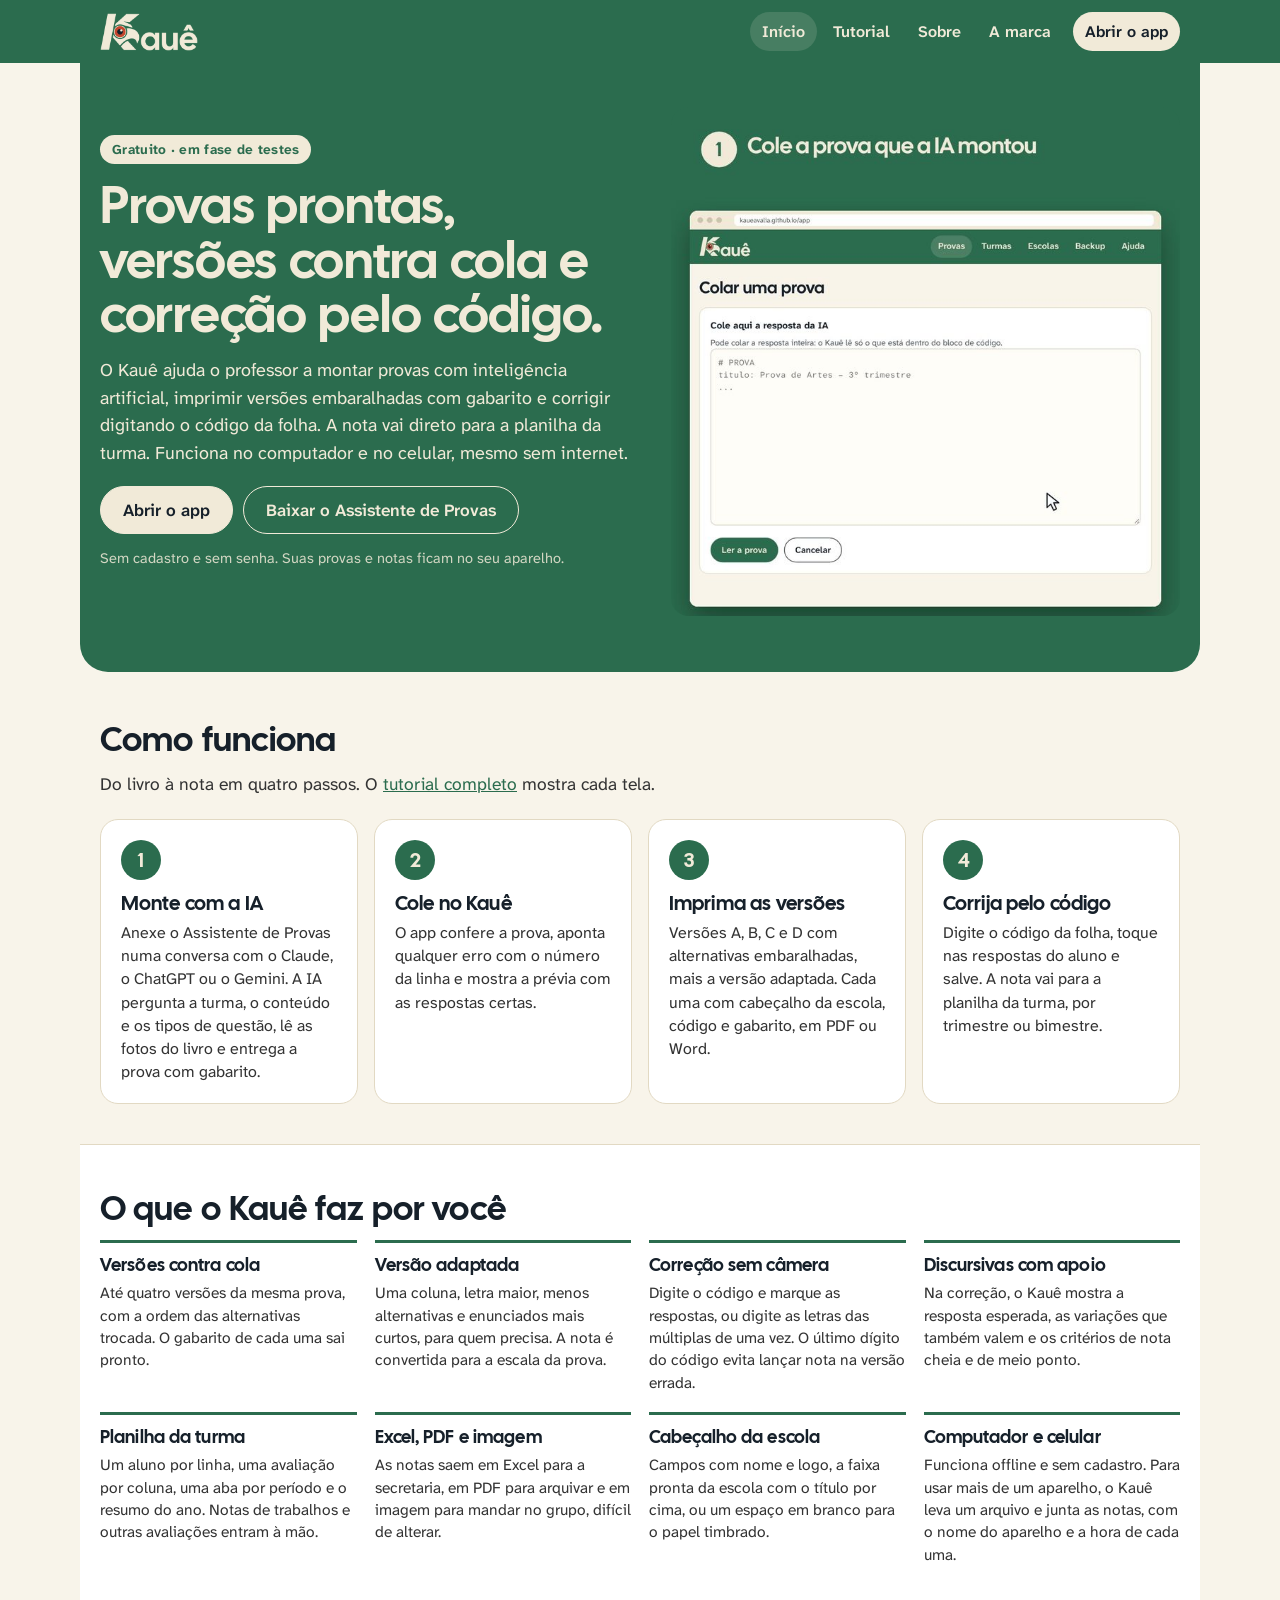
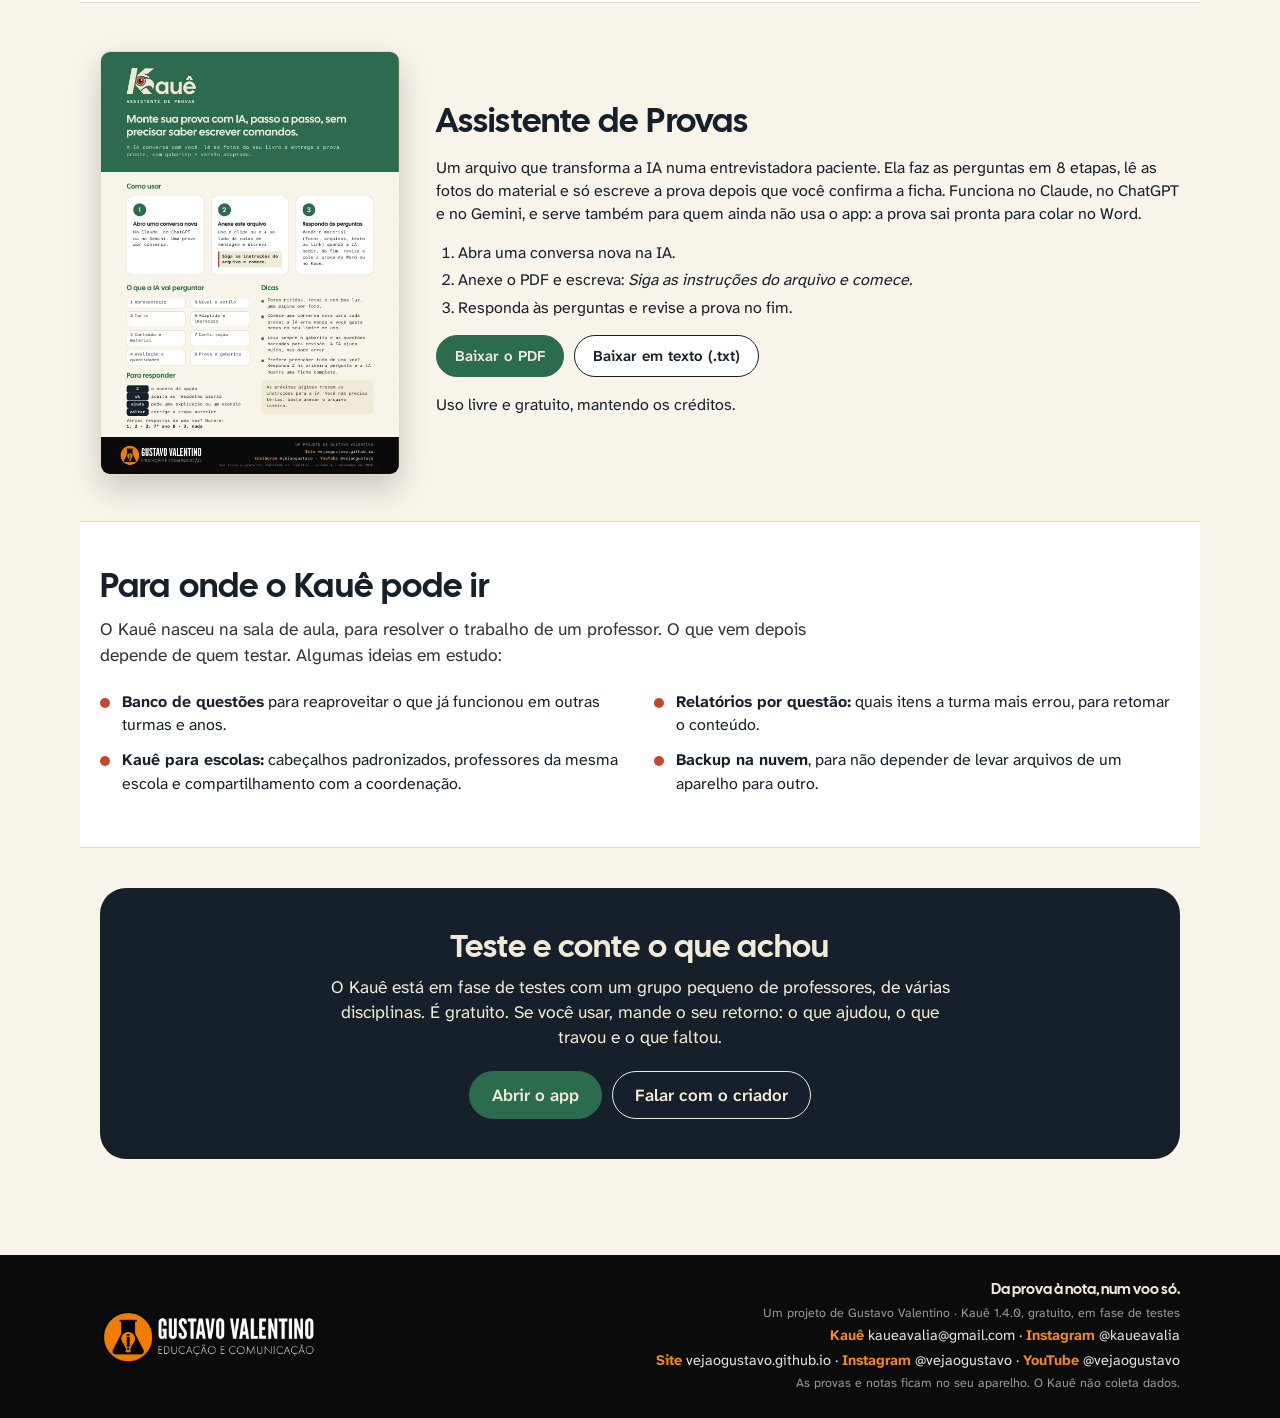
==== commit fbd440f1: "Add files via upload" ====
--- a/index.html
+++ b/index.html
@@ -21,7 +21,7 @@
 <body class="portal">
 <header class="portal-topo"><div class="barra">
   <a href="index.html" class="marca" aria-label="Kauê, página inicial"><img src="img/logo-mata.png" alt="Kauê" height="38"></a>
-  <nav aria-label="Portal"><a href="index.html" class="ativo">Início</a><a href="tutorial.html" class="">Tutorial</a><a href="marca.html" class="">A marca</a><a href="app/" class="app">Abrir o app</a></nav>
+  <nav aria-label="Portal"><a href="index.html" class="ativo">Início</a><a href="tutorial.html" class="">Tutorial</a><a href="sobre.html" class="">Sobre</a><a href="marca.html" class="">A marca</a><a href="app/" class="app">Abrir o app</a></nav>
 </div></header>
 <main>
 <section class="hero">
@@ -35,10 +35,16 @@
     </div>
     <p class="hero-nota">Sem cadastro e sem senha. Suas provas e notas ficam no seu aparelho.</p>
   </div>
-  <div class="hero-telas" aria-hidden="true">
-    <img class="tela-pc" src="img/tutorial/impressao.webp" alt="">
-    <img class="tela-cel" src="img/tutorial/correcao.webp" alt="">
+  <div class="hero-video">
+    <video id="videoTopo" autoplay muted loop playsinline preload="metadata" poster="img/video-capa.jpg"
+      aria-label="Vídeo curto, sem som: colar a prova, imprimir as versões com código, corrigir no celular e ver a nota na planilha">
+      <source src="video/kaue-topo.mp4" type="video/mp4">
+    </video>
   </div>
+  <script>
+    // quem pede menos movimento no aparelho vê só a imagem parada
+    if (matchMedia('(prefers-reduced-motion: reduce)').matches) { const v = document.getElementById('videoTopo'); v.removeAttribute('autoplay'); v.pause(); }
+  </script>
 </section>
 
 <section class="secao" id="como-funciona">
@@ -107,7 +113,8 @@
 </main>
 <footer class="portal-rodape"><div class="barra">
   <img src="img/logo-gustavo.png" alt="Gustavo Valentino | Educação e Comunicação">
-  <div class="contatos"><small>Um projeto de Gustavo Valentino · Kauê 1.2.0, gratuito, em fase de testes</small>
+  <div class="contatos"><span class="slogan">Da prova à nota, num voo só.</span><small>Um projeto de Gustavo Valentino · Kauê 1.4.0, gratuito, em fase de testes</small>
+    <a href="mailto:kaueavalia@gmail.com"><b>Kauê</b> kaueavalia@gmail.com</a> · <a href="https://www.instagram.com/kaueavalia/"><b>Instagram</b> @kaueavalia</a><br>
     <a href="https://vejaogustavo.github.io"><b>Site</b> vejaogustavo.github.io</a> · <a href="https://www.instagram.com/vejaogustavo/"><b>Instagram</b> @vejaogustavo</a> · <a href="https://www.youtube.com/@vejaogustavo"><b>YouTube</b> @vejaogustavo</a>
     <small>As provas e notas ficam no seu aparelho. O Kauê não coleta dados.</small></div>
 </div></footer>
--- a/css/kaue.css
+++ b/css/kaue.css
@@ -100,7 +100,7 @@
 .campos-lista { display: flex; flex-wrap: wrap; }
 .extra { display: grid; grid-template-columns: 1fr 1.6fr; gap: 10px; margin-top: 10px; font-size: 14px; font-weight: 600; }
 .previa-cab { padding: 10px; border-radius: 10px; overflow-x: auto; }
-.previa-cab .folha { min-height: 0; margin: 0; width: 210mm; transform-origin: top left; }
+.previa-cab .folha { margin: 0; width: 210mm; padding: 10mm 11mm; box-sizing: border-box; background: #fff; box-shadow: 0 2px 10px rgba(0,0,0,.18); transform-origin: top left; }
 
 /* leitura da prova */
 .resumo { margin: 8px 0 0; padding-left: 20px; }
@@ -312,3 +312,4 @@
 .resumo-restaurar li.aviso { color: #8A2E1D; }
 .resumo-restaurar li.aviso::before { content: '!'; color: var(--urucum); }
 .tutorial h3 { font-size: 19px; margin: 26px 0 8px; }
+.dica-impressao .aviso-encaixe { display: block; margin-top: 8px; padding: 10px 12px; border-left: 4px solid var(--urucum); background: #fff; border-radius: 8px; color: #6b2416; }
--- a/css/portal.css
+++ b/css/portal.css
@@ -120,3 +120,41 @@
 .versoes-marca { align-items: start; }
 .versoes-marca figure.prancha { grid-column: 1 / -1; }
 .versoes-marca figure.prancha img { max-width: 760px; margin: 0 auto; }
+
+/* vídeo no topo: o fundo verde dele se funde com o verde da página */
+.hero-video { display: flex; justify-content: center; }
+.hero-video video { width: 100%; max-width: 540px; aspect-ratio: 1; display: block; border-radius: 18px; background: var(--mata); }
+
+/* slogan */
+.cabeca-pagina .slogan { font: 22px var(--titulo); margin-top: 6px; opacity: .92; }
+.portal-rodape .slogan { display: block; font: 15px var(--titulo); color: #F1EAD8; margin-bottom: 4px; }
+
+/* página Sobre */
+.sobre-intro .secao-lead { font-size: 19px; max-width: 820px; }
+.sobre-intro a { color: var(--mata); font-weight: 700; }
+.resolve { display: grid; grid-template-columns: repeat(5, 1fr); gap: 14px; }
+.resolve div { background: #fff; border: 1px solid var(--linha); border-radius: 16px; padding: 16px; }
+.resolve .dor { font-weight: 700; color: var(--jenipapo); border-bottom: 2px solid var(--mata); padding-bottom: 8px; margin: 0 0 8px; }
+.resolve p { margin: 0; font-size: 15.5px; }
+.principios { display: grid; grid-template-columns: repeat(4, 1fr); gap: 20px; }
+.principios h3 { font-size: 19px; margin: 0 0 6px; }
+.principios p { margin: 0; color: #333; }
+.historia { display: grid; grid-template-columns: 320px 1fr; gap: 40px; align-items: start; }
+.foto-autor { margin: 0; position: sticky; top: 20px; }
+.foto-autor img { width: 100%; height: auto; border-radius: 22px; display: block; box-shadow: 0 16px 34px rgba(0,0,0,.18); }
+.historia-texto { max-width: 720px; font-size: 17.5px; line-height: 1.65; }
+.historia-texto h2 { margin-top: 0; }
+.historia-texto blockquote { margin: 22px 0; padding: 18px 24px; background: var(--mata); color: var(--palha); border-radius: 16px; font: 24px/1.3 var(--titulo); }
+.quem-sou { max-width: 820px; font-size: 17px; line-height: 1.6; }
+.links-autor a, .contato-kaue a { color: inherit; font-weight: 700; }
+.convite h2 { color: var(--palha); margin-top: 0; }
+.contato-kaue { margin-top: 18px !important; font-size: 15.5px; }
+.assinatura-frase { font: 22px var(--titulo); margin: 14px auto 0 !important; }
+@media (max-width: 900px) {
+  .resolve { grid-template-columns: 1fr 1fr; }
+  .principios { grid-template-columns: 1fr 1fr; }
+  .historia { grid-template-columns: 1fr; }
+  .foto-autor { position: static; max-width: 300px; }
+}
+@media (max-width: 600px) { .resolve, .principios { grid-template-columns: 1fr; } }
+.convite h2 { font-size: clamp(24px, 3vw, 32px); margin-bottom: 10px; }
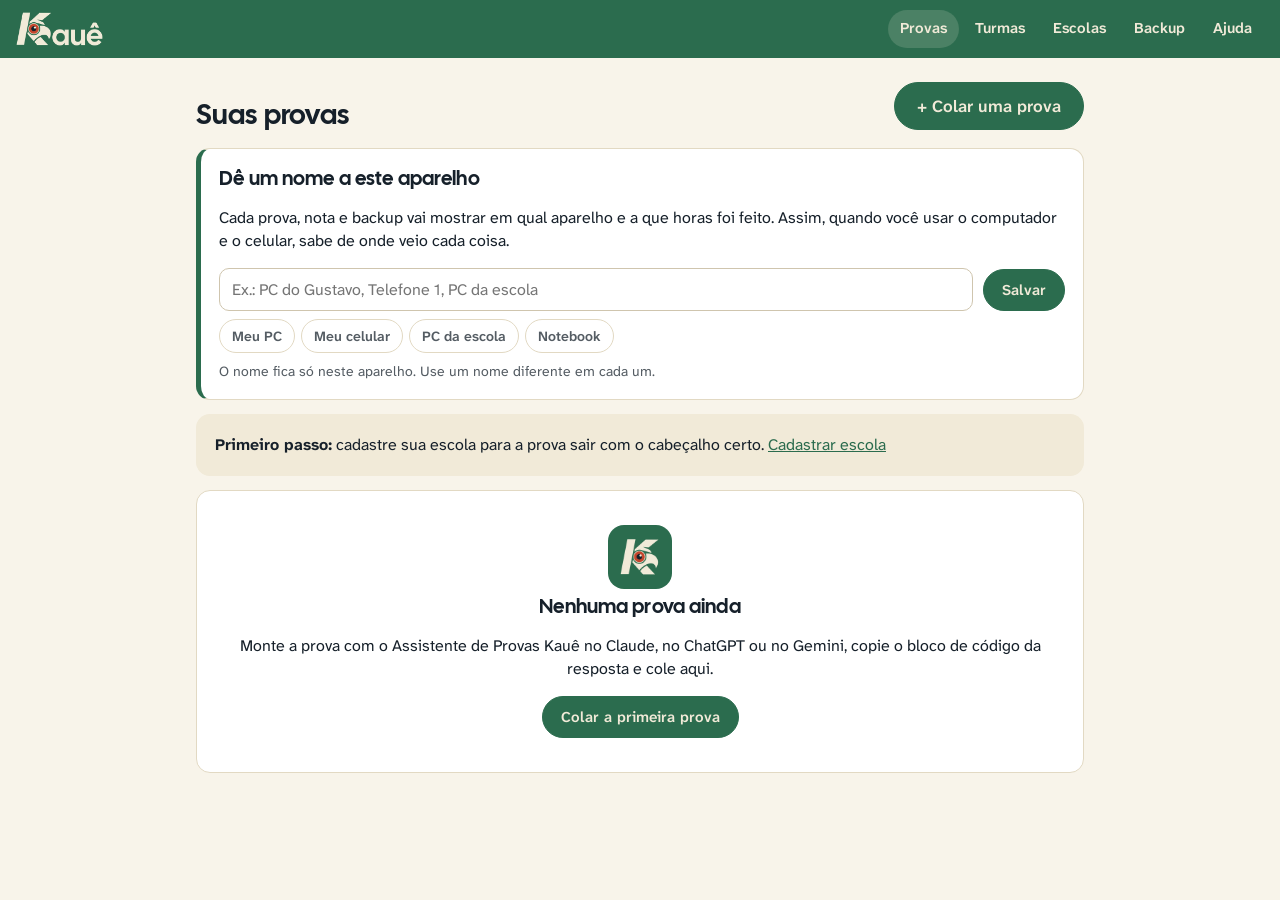
==== commit 2194f676: "Add files via upload" ====
--- a/index.html
+++ b/index.html
@@ -2,125 +2,33 @@
 <html lang="pt-BR">
 <head>
 <meta charset="utf-8">
-<meta name="viewport" content="width=device-width, initial-scale=1">
-<title>Kauê – provas com IA, versões e correção pelo código</title>
-<meta name="description" content="Monte provas com IA, imprima versões embaralhadas com gabarito e corrija pelo código. Gratuito, em fase de testes, funciona sem internet.">
+<meta name="viewport" content="width=device-width, initial-scale=1, viewport-fit=cover">
+<title>Kauê</title>
+<meta name="description" content="Kauê: monte, embaralhe e imprima provas feitas com IA. Funciona sem internet.">
 <meta name="theme-color" content="#2B6C4E">
-<meta property="og:title" content="Kauê – provas com IA, versões e correção pelo código">
-<meta property="og:description" content="Monte provas com IA, imprima versões embaralhadas com gabarito e corrija pelo código. Gratuito, em fase de testes, funciona sem internet.">
-<meta property="og:image" content="img/compartilhar.png">
-<link rel="icon" type="image/png" href="img/favicon-32.png">
-<link rel="apple-touch-icon" href="img/apple-touch-icon.png">
-<link rel="stylesheet" href="css/kaue.css">
-<link rel="stylesheet" href="css/portal.css">
-<script>
-  // quem instalou a primeira versão do Kauê (que abria direto no app) continua indo para o app
-  if (window.matchMedia && window.matchMedia('(display-mode: standalone)').matches && !location.pathname.includes('/app/')) location.replace('app/');
-</script>
+<link rel="manifest" href="manifest.webmanifest">
+<link rel="icon" type="image/png" href="../img/favicon-32.png">
+<link rel="apple-touch-icon" href="../img/apple-touch-icon.png">
+<link rel="stylesheet" href="../css/kaue.css">
+<link rel="stylesheet" href="../css/prova.css">
+<link rel="stylesheet" href="../vendor/katex/katex.min.css">
+<style id="css-paginas"></style>
+<script src="../vendor/katex/katex.min.js" defer></script>
+<script src="../vendor/katex/mhchem.min.js" defer></script>
+<script type="module" src="../js/app.js"></script>
 </head>
-<body class="portal">
-<header class="portal-topo"><div class="barra">
-  <a href="index.html" class="marca" aria-label="Kauê, página inicial"><img src="img/logo-mata.png" alt="Kauê" height="38"></a>
-  <nav aria-label="Portal"><a href="index.html" class="ativo">Início</a><a href="tutorial.html" class="">Tutorial</a><a href="sobre.html" class="">Sobre</a><a href="marca.html" class="">A marca</a><a href="app/" class="app">Abrir o app</a></nav>
-</div></header>
-<main>
-<section class="hero">
-  <div class="hero-texto">
-    <span class="selo-fase">Gratuito · em fase de testes</span>
-    <h1>Provas prontas, versões contra cola e correção pelo código.</h1>
-    <p>O Kauê ajuda o professor a montar provas com inteligência artificial, imprimir versões embaralhadas com gabarito e corrigir digitando o código da folha. A nota vai direto para a planilha da turma. Funciona no computador e no celular, mesmo sem internet.</p>
-    <div class="hero-acoes">
-      <a class="botao principal grande" href="app/">Abrir o app</a>
-      <a class="botao claro grande" href="downloads/Assistente-de-Provas-Kaue.pdf" download>Baixar o Assistente de Provas</a>
-    </div>
-    <p class="hero-nota">Sem cadastro e sem senha. Suas provas e notas ficam no seu aparelho.</p>
-  </div>
-  <div class="hero-video">
-    <video id="videoTopo" autoplay muted loop playsinline preload="metadata" poster="img/video-capa.jpg"
-      aria-label="Vídeo curto, sem som: colar a prova, imprimir as versões com código, corrigir no celular e ver a nota na planilha">
-      <source src="video/kaue-topo.mp4" type="video/mp4">
-    </video>
-  </div>
-  <script>
-    // quem pede menos movimento no aparelho vê só a imagem parada
-    if (matchMedia('(prefers-reduced-motion: reduce)').matches) { const v = document.getElementById('videoTopo'); v.removeAttribute('autoplay'); v.pause(); }
-  </script>
-</section>
-
-<section class="secao" id="como-funciona">
-  <h2>Como funciona</h2>
-  <p class="secao-lead">Do livro à nota em quatro passos. O <a href="tutorial.html">tutorial completo</a> mostra cada tela.</p>
-  <ol class="passos-portal">
-    <li><span class="n">1</span><h3>Monte com a IA</h3><p>Anexe o Assistente de Provas numa conversa com o Claude, o ChatGPT ou o Gemini. A IA pergunta a turma, o conteúdo e os tipos de questão, lê as fotos do livro e entrega a prova com gabarito.</p></li>
-    <li><span class="n">2</span><h3>Cole no Kauê</h3><p>O app confere a prova, aponta qualquer erro com o número da linha e mostra a prévia com as respostas certas.</p></li>
-    <li><span class="n">3</span><h3>Imprima as versões</h3><p>Versões A, B, C e D com alternativas embaralhadas, mais a versão adaptada. Cada uma com cabeçalho da escola, código e gabarito, em PDF ou Word.</p></li>
-    <li><span class="n">4</span><h3>Corrija pelo código</h3><p>Digite o código da folha, toque nas respostas do aluno e salve. A nota vai para a planilha da turma, por trimestre ou bimestre.</p></li>
-  </ol>
-</section>
-
-<section class="secao clara">
-  <h2>O que o Kauê faz por você</h2>
-  <div class="recursos">
-    <div><h3>Versões contra cola</h3><p>Até quatro versões da mesma prova, com a ordem das alternativas trocada. O gabarito de cada uma sai pronto.</p></div>
-    <div><h3>Versão adaptada</h3><p>Uma coluna, letra maior, menos alternativas e enunciados mais curtos, para quem precisa. A nota é convertida para a escala da prova.</p></div>
-    <div><h3>Correção sem câmera</h3><p>Digite o código e marque as respostas, ou digite as letras das múltiplas de uma vez. O último dígito do código evita lançar nota na versão errada.</p></div>
-    <div><h3>Discursivas com apoio</h3><p>Na correção, o Kauê mostra a resposta esperada, as variações que também valem e os critérios de nota cheia e de meio ponto.</p></div>
-    <div><h3>Planilha da turma</h3><p>Um aluno por linha, uma avaliação por coluna, uma aba por período e o resumo do ano. Notas de trabalhos e outras avaliações entram à mão.</p></div>
-    <div><h3>Excel, PDF e imagem</h3><p>As notas saem em Excel para a secretaria, em PDF para arquivar e em imagem para mandar no grupo, difícil de alterar.</p></div>
-    <div><h3>Cabeçalho da escola</h3><p>Campos com nome e logo, a faixa pronta da escola com o título por cima, ou um espaço em branco para o papel timbrado.</p></div>
-    <div><h3>Computador e celular</h3><p>Funciona offline e sem cadastro. Para usar mais de um aparelho, o Kauê leva um arquivo e junta as notas, com o nome do aparelho e a hora de cada uma.</p></div>
-  </div>
-</section>
-
-<section class="secao assistente" id="assistente">
-  <div class="assistente-capa"><img src="img/assistente-capa.webp" alt="Capa do Assistente de Provas Kauê" loading="lazy"></div>
-  <div>
-    <h2>Assistente de Provas</h2>
-    <p>Um arquivo que transforma a IA numa entrevistadora paciente. Ela faz as perguntas em 8 etapas, lê as fotos do material e só escreve a prova depois que você confirma a ficha. Funciona no Claude, no ChatGPT e no Gemini, e serve também para quem ainda não usa o app: a prova sai pronta para colar no Word.</p>
-    <ol class="mini-passos">
-      <li>Abra uma conversa nova na IA.</li>
-      <li>Anexe o PDF e escreva: <i>Siga as instruções do arquivo e comece.</i></li>
-      <li>Responda às perguntas e revise a prova no fim.</li>
-    </ol>
-    <div class="hero-acoes">
-      <a class="botao principal" href="downloads/Assistente-de-Provas-Kaue.pdf" download>Baixar o PDF</a>
-      <a class="botao" href="downloads/assistente-de-provas-kaue.txt" download>Baixar em texto (.txt)</a>
-    </div>
-    <p class="hero-nota">Uso livre e gratuito, mantendo os créditos.</p>
-  </div>
-</section>
-
-<section class="secao clara" id="futuro">
-  <h2>Para onde o Kauê pode ir</h2>
-  <p class="secao-lead">O Kauê nasceu na sala de aula, para resolver o trabalho de um professor. O que vem depois depende de quem testar. Algumas ideias em estudo:</p>
-  <ul class="futuro">
-    <li><b>Banco de questões</b> para reaproveitar o que já funcionou em outras turmas e anos.</li>
-    <li><b>Relatórios por questão:</b> quais itens a turma mais errou, para retomar o conteúdo.</li>
-    <li><b>Kauê para escolas:</b> cabeçalhos padronizados, professores da mesma escola e compartilhamento com a coordenação.</li>
-    <li><b>Backup na nuvem</b>, para não depender de levar arquivos de um aparelho para outro.</li>
-  </ul>
-</section>
-
-<section class="secao convite">
-  <h2>Teste e conte o que achou</h2>
-  <p>O Kauê está em fase de testes com um grupo pequeno de professores, de várias disciplinas. É gratuito. Se você usar, mande o seu retorno: o que ajudou, o que travou e o que faltou.</p>
-  <div class="hero-acoes">
-    <a class="botao principal grande" href="app/">Abrir o app</a>
-    <a class="botao claro grande" href="https://www.instagram.com/vejaogustavo/">Falar com o criador</a>
-  </div>
-</section>
-
-</main>
-<footer class="portal-rodape"><div class="barra">
-  <img src="img/logo-gustavo.png" alt="Gustavo Valentino | Educação e Comunicação">
-  <div class="contatos"><span class="slogan">Da prova à nota, num voo só.</span><small>Um projeto de Gustavo Valentino · Kauê 1.4.0, gratuito, em fase de testes</small>
-    <a href="mailto:kaueavalia@gmail.com"><b>Kauê</b> kaueavalia@gmail.com</a> · <a href="https://www.instagram.com/kaueavalia/"><b>Instagram</b> @kaueavalia</a><br>
-    <a href="https://vejaogustavo.github.io"><b>Site</b> vejaogustavo.github.io</a> · <a href="https://www.instagram.com/vejaogustavo/"><b>Instagram</b> @vejaogustavo</a> · <a href="https://www.youtube.com/@vejaogustavo"><b>YouTube</b> @vejaogustavo</a>
-    <small>As provas e notas ficam no seu aparelho. O Kauê não coleta dados.</small></div>
-</div></footer>
-<script>
-  if ('serviceWorker' in navigator && (location.protocol === 'https:' || ['localhost', '127.0.0.1'].includes(location.hostname)))
-    navigator.serviceWorker.register('sw.js').catch(() => {});
-</script>
+<body>
+<header class="topo nao-imprimir">
+  <a href="#/" class="marca" aria-label="Kauê, início do app"><img src="../img/logo-mata.png" alt="Kauê" height="34"></a>
+  <nav aria-label="Seções">
+    <a href="#/">Provas</a>
+    <a href="#/turmas">Turmas</a>
+    <a href="#/escolas">Escolas</a>
+    <a href="#/backup">Backup</a>
+    <a href="#/instrucoes">Ajuda</a>
+  </nav>
+</header>
+<main id="tela" tabindex="-1"><p class="carregando">Carregando…</p></main>
+<noscript><p style="padding:20px">O Kauê precisa do JavaScript ligado no navegador.</p></noscript>
 </body>
 </html>
--- a/css/prova.css
+++ b/css/prova.css
@@ -0,0 +1,139 @@
+/* Kauê — folhas da prova (tela e impressão) */
+/* As folhas das versões já vêm do tamanho exato do A4, com margens e rodapé próprios.
+   Margem zero no @page: o navegador não tem onde pôr o cabeçalho e o rodapé dele (data, endereço). */
+@page { size: A4; margin: 0; }
+@page gab { margin: 12mm 12mm 14mm;
+  @bottom-left { font-family: Arial, sans-serif; font-size: 7.5pt; color: #666; }
+  @bottom-right { font-family: Arial, sans-serif; font-size: 7.5pt; color: #666; } }
+
+.folhas { --fonte-prova: 'Atkinson Hyperlegible Next', Arial, sans-serif; --tam: 10pt;
+  -webkit-print-color-adjust: exact; print-color-adjust: exact; }
+.folha { font-family: var(--fonte-prova); font-size: var(--tam); line-height: 1.3; color: #111; background: #fff; }
+
+/* uma folha A4 */
+.pagina { position: relative; width: 210mm; height: 297mm; padding: 10mm 11mm 15mm; box-sizing: border-box; overflow: hidden;
+  display: flex; flex-direction: column; break-after: page; page-break-after: always; }
+.pagina:last-child { break-after: auto; page-break-after: auto; }
+/* o miolo é diagramado numa folha "virtual" (medidas / f) e reduzido por zoom: letra, linhas, imagens e cabeçalho juntos */
+.pag-miolo { zoom: var(--f, 1); width: calc(188mm / var(--f, 1)); height: calc(272mm / var(--f, 1)); display: flex; flex-direction: column; }
+.pag-topo { display: flow-root; flex: none; }
+.pag-colunas { flex: 1 1 auto; display: grid; column-gap: calc(7mm / var(--f, 1)); align-items: stretch; min-height: 0; }
+.pag-col { position: relative; min-width: 0; }
+.pag-col + .pag-col::before { content: ''; position: absolute; left: calc(-3.5mm / var(--f, 1)); top: 0; bottom: 0; border-left: 0.5pt solid #bbb; }
+.peca { display: flow-root; }
+.pag-rodape { position: absolute; left: 11mm; right: 11mm; bottom: 7mm; display: flex; justify-content: space-between; gap: 4mm;
+  font: 7.5pt Arial, sans-serif; color: #666; }
+.medidor { position: absolute; left: -20000px; top: 0; visibility: hidden; pointer-events: none; }
+.medidor .med-col { display: flow-root; }
+.folha p { margin: 0 0 0.35em; }
+.folha p:last-child { margin-bottom: 0; }
+
+/* cabeçalho */
+.cab { margin-bottom: 2.5mm; }
+.cab-img { position: relative; }
+.cab-img img { display: block; width: 100%; height: auto; }
+.titulo-sobre { position: absolute; display: flex; align-items: center; justify-content: center; text-align: center; padding: 0 2%; }
+.titulo-sobre span { font-weight: 700; font-size: 15pt; line-height: 1.1; color: #10243a; }
+.cab-topo { display: flex; align-items: center; gap: 4mm; margin-bottom: 2mm; }
+.logo-escola { max-height: 18mm; max-width: 40mm; object-fit: contain; }
+.nome-escola { font-weight: 700; font-size: 10pt; text-transform: uppercase; letter-spacing: 0.3pt; }
+.titulo { font-size: 14pt; font-weight: 700; margin: 1mm 0 0; line-height: 1.2; }
+.titulo-versao { font-weight: 400; }
+.cab-imagem .titulo, .cab-branco .titulo { text-align: center; margin: 2mm 0; }
+.campos { margin-top: 2mm; display: flex; flex-direction: column; gap: 1.5mm; }
+.campos .linha { display: flex; gap: 1.5mm; }
+.campo { border: 0.8pt solid #333; border-radius: 2.2mm; padding: 1.4mm 2.2mm; font-size: 9pt; white-space: nowrap; overflow: hidden; flex: 0 1 auto; min-width: 24mm; }
+.campo.larga { flex: 1 1 auto; }
+.campo span { font-weight: 700; text-transform: uppercase; font-size: 8pt; }
+
+.faixa { font-size: 8.5pt; border-top: 0.8pt solid #333; border-bottom: 0.8pt solid #333; padding: 1mm 0; margin-bottom: 3mm; display: flex; flex-wrap: wrap; gap: 0 1.5mm; }
+.faixa .codigo { font-family: 'Atkinson Hyperlegible Mono', monospace; letter-spacing: 0.5pt; }
+.faixa .sep { color: #888; }
+.instrucoes { border: 0.8pt solid #999; border-radius: 2mm; padding: 2mm 3mm; margin-bottom: 3mm; font-size: 9.5pt; }
+
+/* conteúdo em colunas */
+.conteudo { column-gap: 7mm; column-rule: 0.5pt solid #bbb; column-fill: balance; }
+.bloco { margin: 0 0 3mm; }
+.bloco h2 { font-size: 10.5pt; font-weight: 700; text-transform: uppercase; margin: 0 0 1.5mm; break-after: avoid; }
+.texto-base { text-align: justify; hyphens: auto; margin-bottom: 2mm; }
+.separador { height: 1mm; }
+.questao { margin: 0 0 3.2mm; break-inside: auto; }
+/* a questão pode passar de uma coluna para a outra, mas cada parte fica inteira */
+.questao .enunciado { break-inside: avoid; break-after: avoid; orphans: 3; widows: 3; }
+.alts, .vf, .associe, .linhas { break-inside: avoid; }
+.questao.tipo-discursiva, .questao.tipo-complete { break-inside: avoid; }
+.questao .enunciado { text-align: justify; hyphens: auto; }
+.adaptada .texto-base, .adaptada .questao .enunciado { text-align: left; hyphens: manual; }
+.questao .enunciado p:first-of-type { display: inline; }
+.questao .num { font-weight: 700; margin-right: 1mm; }
+.questao .valor { font-size: 8.5pt; color: #333; margin-right: 1mm; }
+.alts, .vf, .colA, .colB { list-style: none; margin: 1.5mm 0 0; padding: 0; }
+.alts li, .vf li, .colA li, .colB li { display: flex; gap: 1.2mm; margin: 0.35mm 0; align-items: baseline; }
+.marca { white-space: pre; flex: none; }
+.letra { flex: none; font-weight: 700; }
+.txt p { display: inline; margin: 0; }
+.associe { display: grid; grid-template-columns: 1fr 1.6fr; gap: 3mm; }
+.lacuna { display: inline-block; width: var(--larg, 10ch); border-bottom: 0.8pt solid #111; height: 1em; vertical-align: baseline; margin: 0 0.5mm; }
+.linhas { margin-top: 1mm; }
+.linha { height: 7.5mm; border-bottom: 0.6pt solid #555; box-sizing: border-box; }
+.fig { margin: 1.5mm 0; break-inside: avoid; text-align: center; }
+.fig img { max-width: 100%; max-height: 48mm; object-fit: contain; }
+.fig figcaption { font-size: 8pt; color: #333; margin-top: 0.8mm; }
+.fig.falta .sem-imagem { border: 1pt dashed #888; color: #555; font-size: 8.5pt; padding: 6mm 3mm; border-radius: 2mm; }
+.tex { font-family: 'Atkinson Hyperlegible Mono', monospace; }
+
+/* grade de respostas do aluno */
+.grade { break-inside: avoid; border: 1pt solid #222; border-radius: 2.5mm; padding: 2mm 3mm; margin: 2mm 0 4mm; }
+.grade-titulo { font-weight: 700; font-size: 12pt; display: flex; justify-content: space-between; align-items: baseline; margin-bottom: 1.5mm; }
+.grade-titulo span { font-weight: 400; font-size: 8.5pt; font-family: 'Atkinson Hyperlegible Mono', monospace; }
+.grade table { border-collapse: collapse; margin: 0 auto; }
+.grade th { font-size: 9pt; padding: 0.6mm 2mm 0.6mm 0; text-align: right; }
+.grade td { padding: 0.6mm 1mm; }
+.bola { display: inline-flex; width: 5mm; height: 5mm; border: 0.8pt solid #222; border-radius: 50%; align-items: center; justify-content: center; font-size: 7pt; font-weight: 700; }
+.grade-dica { font-size: 7.5pt; color: #444; text-align: center; margin-top: 1mm; }
+.mensagem-final { text-align: center; margin-top: 3mm; break-inside: avoid; font-weight: 700; }
+.mensagem-final .fig img { max-height: 30mm; }
+
+/* versão adaptada: letra e espaços maiores, uma coluna */
+.adaptada { --tam: 14pt; line-height: 1.55; }
+.adaptada .questao { margin-bottom: 7mm; break-inside: auto; }
+.adaptada .alts, .adaptada .vf, .adaptada .associe, .adaptada .fig, .adaptada .enunciado { break-inside: avoid; }
+.adaptada .enunciado { break-after: avoid; }
+.adaptada .fig img { max-height: 62mm; }
+.adaptada .alts li, .adaptada .vf li, .adaptada .colA li, .adaptada .colB li { margin: 2mm 0; }
+.adaptada .linha { height: 10mm; }
+.adaptada .bola { width: 7mm; height: 7mm; font-size: 9pt; }
+.adaptada .lacuna { height: 1.2em; }
+
+/* gabarito do professor */
+.gabarito { font-family: Arial, sans-serif; font-size: 9.5pt; page: gab; }
+.gab-cab h1 { font-size: 15pt; margin: 1mm 0; }
+.aviso-prof { display: inline-block; background: #111; color: #fff; font-weight: 700; font-size: 8.5pt; padding: 1mm 2.5mm; border-radius: 1mm; }
+.gab-versao { break-inside: avoid; margin-top: 5mm; }
+.gab-versao h2 { font-size: 12pt; border-bottom: 1pt solid #111; padding-bottom: 1mm; margin: 0 0 2mm; display: flex; justify-content: space-between; }
+.gab-versao h2 span { font-weight: 400; font-size: 9.5pt; font-family: 'Atkinson Hyperlegible Mono', monospace; }
+.gab-resumo { font-family: 'Atkinson Hyperlegible Mono', monospace; font-size: 10pt; font-weight: 700; margin: 0 0 2mm; }
+.nota-adaptada { font-size: 8.5pt; color: #333; margin: 0 0 2mm; }
+table.gab { width: 100%; border-collapse: collapse; }
+table.gab th, table.gab td { border: 0.6pt solid #999; padding: 1mm 1.5mm; text-align: left; vertical-align: top; }
+table.gab th { background: #eee; }
+table.gab td.n, table.gab td.v { width: 10mm; text-align: center; }
+table.gab td.resp { font-weight: 700; }
+.disc { margin-top: 2mm; font-size: 9pt; }
+.disc ul { margin: 1mm 0 0 5mm; padding: 0; }
+
+/* na tela: folhas A4 com sombra */
+@media screen {
+  .folhas { background: #e8e3d6; padding: 16px 0 40px; position: relative; }
+  .pagina { margin: 0 auto 16px; box-shadow: 0 2px 10px rgba(0,0,0,.18); }
+  .gabarito { width: 210mm; min-height: 297mm; margin: 0 auto 16px; padding: 12mm 12mm 14mm; box-shadow: 0 2px 10px rgba(0,0,0,.18); box-sizing: border-box; }
+}
+@media print {
+  .folhas { background: none; padding: 0; }
+  .nao-imprimir { display: none !important; }
+}
+
+/* títulos da prova usam a fonte da prova, não a da marca */
+.folha h1, .folha h2 { font-family: inherit; letter-spacing: normal; word-spacing: normal; }
+.gabarito h1 { font-family: Arial, sans-serif; }
+.disc .aceitas-gab { margin: 1mm 0 0; }
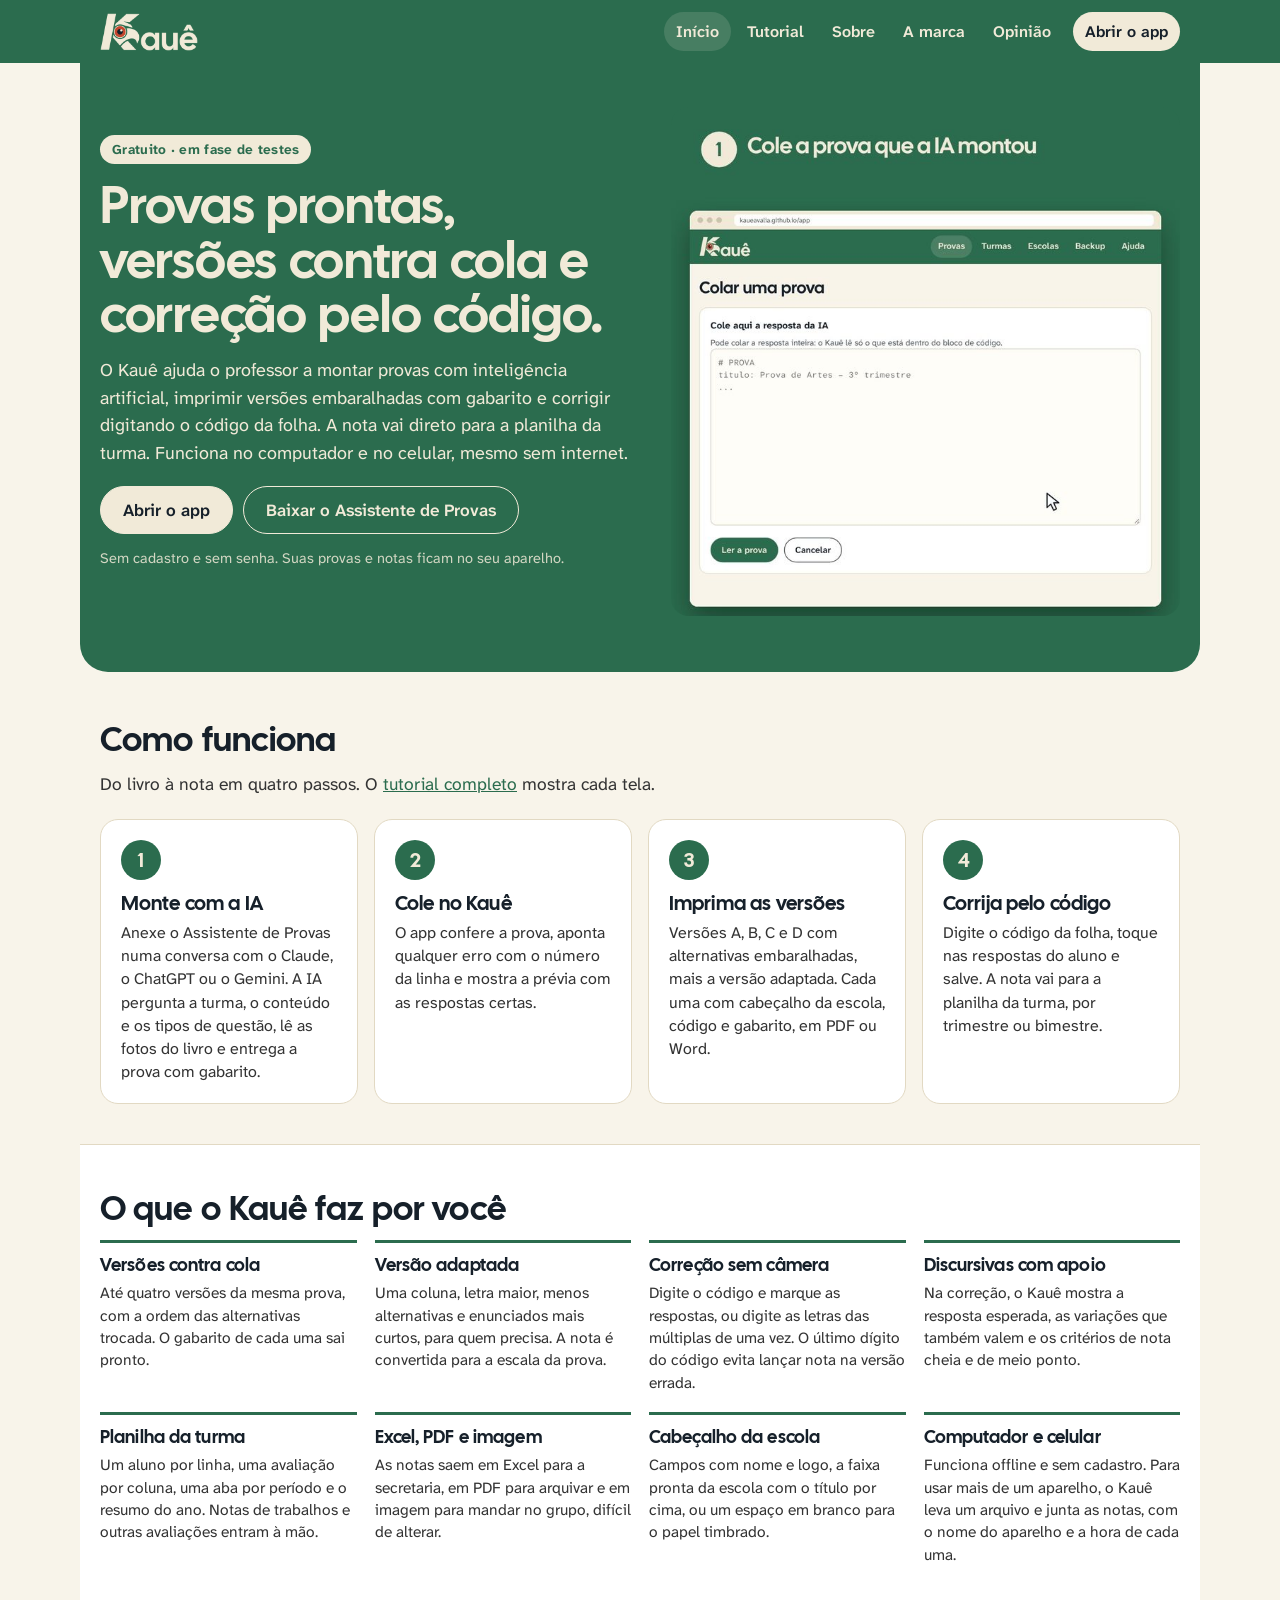
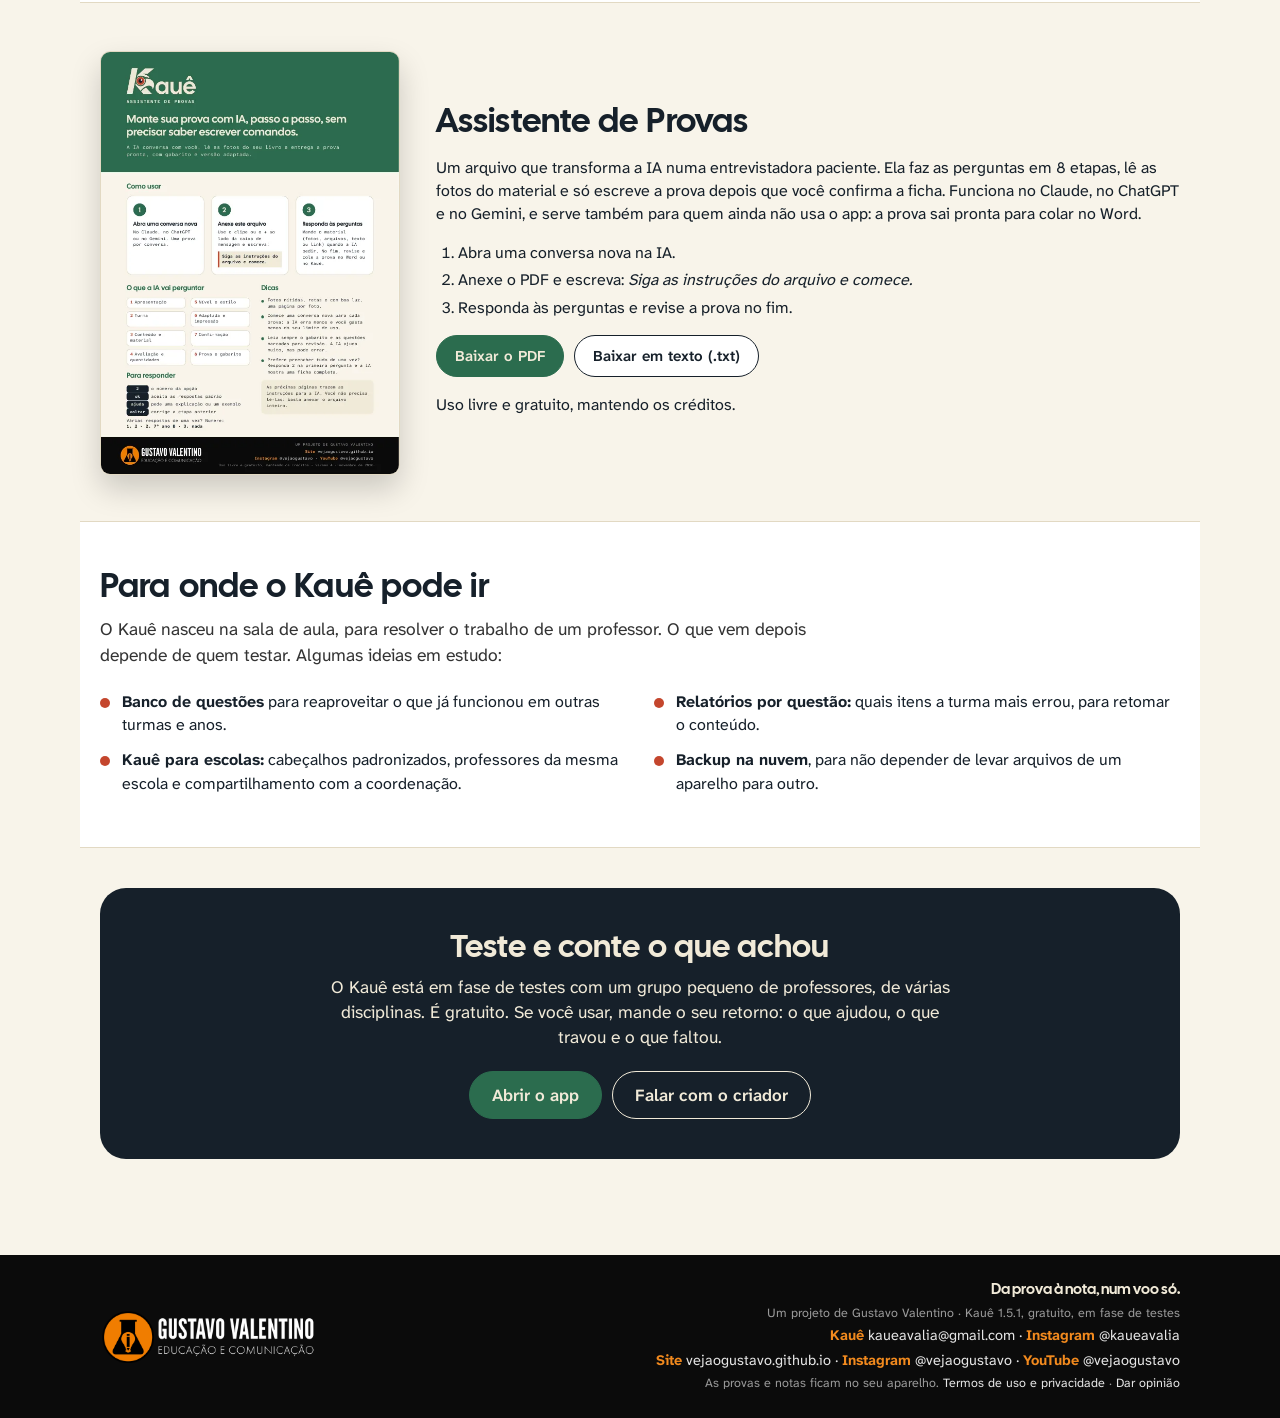
==== commit 2b36a727: "Add files via upload" ====
--- a/index.html
+++ b/index.html
@@ -2,33 +2,125 @@
 <html lang="pt-BR">
 <head>
 <meta charset="utf-8">
-<meta name="viewport" content="width=device-width, initial-scale=1, viewport-fit=cover">
-<title>Kauê</title>
-<meta name="description" content="Kauê: monte, embaralhe e imprima provas feitas com IA. Funciona sem internet.">
+<meta name="viewport" content="width=device-width, initial-scale=1">
+<title>Kauê – provas com IA, versões e correção pelo código</title>
+<meta name="description" content="Monte provas com IA, imprima versões embaralhadas com gabarito e corrija pelo código. Gratuito, em fase de testes, funciona sem internet.">
 <meta name="theme-color" content="#2B6C4E">
-<link rel="manifest" href="manifest.webmanifest">
-<link rel="icon" type="image/png" href="../img/favicon-32.png">
-<link rel="apple-touch-icon" href="../img/apple-touch-icon.png">
-<link rel="stylesheet" href="../css/kaue.css">
-<link rel="stylesheet" href="../css/prova.css">
-<link rel="stylesheet" href="../vendor/katex/katex.min.css">
-<style id="css-paginas"></style>
-<script src="../vendor/katex/katex.min.js" defer></script>
-<script src="../vendor/katex/mhchem.min.js" defer></script>
-<script type="module" src="../js/app.js"></script>
+<meta property="og:title" content="Kauê – provas com IA, versões e correção pelo código">
+<meta property="og:description" content="Monte provas com IA, imprima versões embaralhadas com gabarito e corrija pelo código. Gratuito, em fase de testes, funciona sem internet.">
+<meta property="og:image" content="img/compartilhar.png">
+<link rel="icon" type="image/png" href="img/favicon-32.png">
+<link rel="apple-touch-icon" href="img/apple-touch-icon.png">
+<link rel="stylesheet" href="css/kaue.css">
+<link rel="stylesheet" href="css/portal.css">
+<script>
+  // quem instalou a primeira versão do Kauê (que abria direto no app) continua indo para o app
+  if (window.matchMedia && window.matchMedia('(display-mode: standalone)').matches && !location.pathname.includes('/app/')) location.replace('app/');
+</script>
 </head>
-<body>
-<header class="topo nao-imprimir">
-  <a href="#/" class="marca" aria-label="Kauê, início do app"><img src="../img/logo-mata.png" alt="Kauê" height="34"></a>
-  <nav aria-label="Seções">
-    <a href="#/">Provas</a>
-    <a href="#/turmas">Turmas</a>
-    <a href="#/escolas">Escolas</a>
-    <a href="#/backup">Backup</a>
-    <a href="#/instrucoes">Ajuda</a>
-  </nav>
-</header>
-<main id="tela" tabindex="-1"><p class="carregando">Carregando…</p></main>
-<noscript><p style="padding:20px">O Kauê precisa do JavaScript ligado no navegador.</p></noscript>
+<body class="portal">
+<header class="portal-topo"><div class="barra">
+  <a href="index.html" class="marca" aria-label="Kauê, página inicial"><img src="img/logo-mata.png" alt="Kauê" height="38"></a>
+  <nav aria-label="Portal"><a href="index.html" class="ativo">Início</a><a href="tutorial.html" class="">Tutorial</a><a href="sobre.html" class="">Sobre</a><a href="marca.html" class="">A marca</a><a href="opiniao.html" class="">Opinião</a><a href="app/" class="app">Abrir o app</a></nav>
+</div></header>
+<main>
+<section class="hero">
+  <div class="hero-texto">
+    <span class="selo-fase">Gratuito · em fase de testes</span>
+    <h1>Provas prontas, versões contra cola e correção pelo código.</h1>
+    <p>O Kauê ajuda o professor a montar provas com inteligência artificial, imprimir versões embaralhadas com gabarito e corrigir digitando o código da folha. A nota vai direto para a planilha da turma. Funciona no computador e no celular, mesmo sem internet.</p>
+    <div class="hero-acoes">
+      <a class="botao principal grande" href="app/">Abrir o app</a>
+      <a class="botao claro grande" href="downloads/Assistente-de-Provas-Kaue.pdf" download>Baixar o Assistente de Provas</a>
+    </div>
+    <p class="hero-nota">Sem cadastro e sem senha. Suas provas e notas ficam no seu aparelho.</p>
+  </div>
+  <div class="hero-video">
+    <video id="videoTopo" autoplay muted loop playsinline preload="metadata" poster="img/video-capa.jpg"
+      aria-label="Vídeo curto, sem som: colar a prova, imprimir as versões com código, corrigir no celular e ver a nota na planilha">
+      <source src="video/kaue-topo.mp4" type="video/mp4">
+    </video>
+  </div>
+  <script>
+    // quem pede menos movimento no aparelho vê só a imagem parada
+    if (matchMedia('(prefers-reduced-motion: reduce)').matches) { const v = document.getElementById('videoTopo'); v.removeAttribute('autoplay'); v.pause(); }
+  </script>
+</section>
+
+<section class="secao" id="como-funciona">
+  <h2>Como funciona</h2>
+  <p class="secao-lead">Do livro à nota em quatro passos. O <a href="tutorial.html">tutorial completo</a> mostra cada tela.</p>
+  <ol class="passos-portal">
+    <li><span class="n">1</span><h3>Monte com a IA</h3><p>Anexe o Assistente de Provas numa conversa com o Claude, o ChatGPT ou o Gemini. A IA pergunta a turma, o conteúdo e os tipos de questão, lê as fotos do livro e entrega a prova com gabarito.</p></li>
+    <li><span class="n">2</span><h3>Cole no Kauê</h3><p>O app confere a prova, aponta qualquer erro com o número da linha e mostra a prévia com as respostas certas.</p></li>
+    <li><span class="n">3</span><h3>Imprima as versões</h3><p>Versões A, B, C e D com alternativas embaralhadas, mais a versão adaptada. Cada uma com cabeçalho da escola, código e gabarito, em PDF ou Word.</p></li>
+    <li><span class="n">4</span><h3>Corrija pelo código</h3><p>Digite o código da folha, toque nas respostas do aluno e salve. A nota vai para a planilha da turma, por trimestre ou bimestre.</p></li>
+  </ol>
+</section>
+
+<section class="secao clara">
+  <h2>O que o Kauê faz por você</h2>
+  <div class="recursos">
+    <div><h3>Versões contra cola</h3><p>Até quatro versões da mesma prova, com a ordem das alternativas trocada. O gabarito de cada uma sai pronto.</p></div>
+    <div><h3>Versão adaptada</h3><p>Uma coluna, letra maior, menos alternativas e enunciados mais curtos, para quem precisa. A nota é convertida para a escala da prova.</p></div>
+    <div><h3>Correção sem câmera</h3><p>Digite o código e marque as respostas, ou digite as letras das múltiplas de uma vez. O último dígito do código evita lançar nota na versão errada.</p></div>
+    <div><h3>Discursivas com apoio</h3><p>Na correção, o Kauê mostra a resposta esperada, as variações que também valem e os critérios de nota cheia e de meio ponto.</p></div>
+    <div><h3>Planilha da turma</h3><p>Um aluno por linha, uma avaliação por coluna, uma aba por período e o resumo do ano. Notas de trabalhos e outras avaliações entram à mão.</p></div>
+    <div><h3>Excel, PDF e imagem</h3><p>As notas saem em Excel para a secretaria, em PDF para arquivar e em imagem para mandar no grupo, difícil de alterar.</p></div>
+    <div><h3>Cabeçalho da escola</h3><p>Campos com nome e logo, a faixa pronta da escola com o título por cima, ou um espaço em branco para o papel timbrado.</p></div>
+    <div><h3>Computador e celular</h3><p>Funciona offline e sem cadastro. Para usar mais de um aparelho, o Kauê leva um arquivo e junta as notas, com o nome do aparelho e a hora de cada uma.</p></div>
+  </div>
+</section>
+
+<section class="secao assistente" id="assistente">
+  <div class="assistente-capa"><img src="img/assistente-capa.webp" alt="Capa do Assistente de Provas Kauê" loading="lazy"></div>
+  <div>
+    <h2>Assistente de Provas</h2>
+    <p>Um arquivo que transforma a IA numa entrevistadora paciente. Ela faz as perguntas em 8 etapas, lê as fotos do material e só escreve a prova depois que você confirma a ficha. Funciona no Claude, no ChatGPT e no Gemini, e serve também para quem ainda não usa o app: a prova sai pronta para colar no Word.</p>
+    <ol class="mini-passos">
+      <li>Abra uma conversa nova na IA.</li>
+      <li>Anexe o PDF e escreva: <i>Siga as instruções do arquivo e comece.</i></li>
+      <li>Responda às perguntas e revise a prova no fim.</li>
+    </ol>
+    <div class="hero-acoes">
+      <a class="botao principal" href="downloads/Assistente-de-Provas-Kaue.pdf" download>Baixar o PDF</a>
+      <a class="botao" href="downloads/assistente-de-provas-kaue.txt" download>Baixar em texto (.txt)</a>
+    </div>
+    <p class="hero-nota">Uso livre e gratuito, mantendo os créditos.</p>
+  </div>
+</section>
+
+<section class="secao clara" id="futuro">
+  <h2>Para onde o Kauê pode ir</h2>
+  <p class="secao-lead">O Kauê nasceu na sala de aula, para resolver o trabalho de um professor. O que vem depois depende de quem testar. Algumas ideias em estudo:</p>
+  <ul class="futuro">
+    <li><b>Banco de questões</b> para reaproveitar o que já funcionou em outras turmas e anos.</li>
+    <li><b>Relatórios por questão:</b> quais itens a turma mais errou, para retomar o conteúdo.</li>
+    <li><b>Kauê para escolas:</b> cabeçalhos padronizados, professores da mesma escola e compartilhamento com a coordenação.</li>
+    <li><b>Backup na nuvem</b>, para não depender de levar arquivos de um aparelho para outro.</li>
+  </ul>
+</section>
+
+<section class="secao convite">
+  <h2>Teste e conte o que achou</h2>
+  <p>O Kauê está em fase de testes com um grupo pequeno de professores, de várias disciplinas. É gratuito. Se você usar, mande o seu retorno: o que ajudou, o que travou e o que faltou.</p>
+  <div class="hero-acoes">
+    <a class="botao principal grande" href="app/">Abrir o app</a>
+    <a class="botao claro grande" href="https://www.instagram.com/vejaogustavo/">Falar com o criador</a>
+  </div>
+</section>
+
+</main>
+<footer class="portal-rodape"><div class="barra">
+  <img src="img/logo-gustavo.png" alt="Gustavo Valentino | Educação e Comunicação">
+  <div class="contatos"><span class="slogan">Da prova à nota, num voo só.</span><small>Um projeto de Gustavo Valentino · Kauê 1.5.1, gratuito, em fase de testes</small>
+    <a href="mailto:kaueavalia@gmail.com"><b>Kauê</b> kaueavalia@gmail.com</a> · <a href="https://www.instagram.com/kaueavalia/"><b>Instagram</b> @kaueavalia</a><br>
+    <a href="https://vejaogustavo.github.io"><b>Site</b> vejaogustavo.github.io</a> · <a href="https://www.instagram.com/vejaogustavo/"><b>Instagram</b> @vejaogustavo</a> · <a href="https://www.youtube.com/@vejaogustavo"><b>YouTube</b> @vejaogustavo</a>
+    <small>As provas e notas ficam no seu aparelho. <a href="termos.html">Termos de uso e privacidade</a> · <a href="opiniao.html">Dar opinião</a></small></div>
+</div></footer>
+<script>
+  if ('serviceWorker' in navigator && (location.protocol === 'https:' || ['localhost', '127.0.0.1'].includes(location.hostname)))
+    navigator.serviceWorker.register('sw.js').catch(() => {});
+</script>
 </body>
 </html>
--- a/css/kaue.css
+++ b/css/kaue.css
@@ -313,3 +313,31 @@
 .resumo-restaurar li.aviso::before { content: '!'; color: var(--urucum); }
 .tutorial h3 { font-size: 19px; margin: 26px 0 8px; }
 .dica-impressao .aviso-encaixe { display: block; margin-top: 8px; padding: 10px 12px; border-left: 4px solid var(--urucum); background: #fff; border-radius: 8px; color: #6b2416; }
+
+/* opinião (site e app) */
+.opiniao fieldset.tipos { border: 0; padding: 0; margin: 0 0 4px; display: flex; flex-wrap: wrap; gap: 8px; min-width: 0; }
+.opiniao fieldset.tipos legend { padding: 0; margin-bottom: 8px; }
+.opiniao .tipos label { cursor: pointer; position: relative; }
+.opiniao .tipos input { position: absolute; opacity: 0; pointer-events: none; }
+.opiniao .tipos span { display: inline-block; padding: 8px 16px; border: 1.5px solid #CFC5AE; border-radius: 999px; background: #fff; font-weight: 600; }
+.opiniao .tipos input:checked + span { background: var(--mata); border-color: var(--mata); color: var(--palha); }
+.opiniao .tipos input:focus-visible + span { outline: 3px solid rgba(43, 108, 78, .35); }
+.opiniao textarea { resize: vertical; min-height: 150px; }
+.opiniao .linha-ajuda { display: flex; justify-content: space-between; gap: 10px; flex-wrap: wrap; }
+.opiniao .opcional { font-weight: 400; color: var(--cinza); }
+.opiniao .isca { position: absolute; left: -9999px; width: 1px; height: 1px; overflow: hidden; }
+.opiniao .tecnico { font-family: var(--mono); font-size: 13px; }
+.opiniao .resultado { margin: 12px 0 0; font-weight: 600; }
+.opiniao .resultado:empty { display: none; }
+.opiniao-ok h2 { color: var(--mata); font-size: 24px; }
+
+/* aviso de primeiro uso (termos) */
+.termos-aviso { position: fixed; inset: 0; z-index: 100; background: rgba(22, 32, 42, .6); display: flex; align-items: center; justify-content: center; padding: 16px; }
+.termos-aviso .caixa { background: #fff; border-radius: 18px; max-width: 540px; width: 100%; max-height: calc(100vh - 32px); overflow: auto; padding: 24px 24px 20px; box-shadow: 0 24px 60px rgba(0, 0, 0, .35); }
+.termos-aviso h2 { font-size: 26px; margin-bottom: 6px; }
+.termos-aviso ul { padding-left: 20px; margin: 12px 0; }
+.termos-aviso li { margin: 9px 0; line-height: 1.4; }
+.termos-aviso .acoes { justify-content: space-between; align-items: center; }
+.acoes-cabeca { display: flex; gap: 8px; flex-wrap: wrap; }
+.rodape-inicio { text-align: center; margin: 22px 0 8px; }
+.intro-opiniao { margin: -6px 0 16px; color: #2C3640; max-width: 640px; }
--- a/css/portal.css
+++ b/css/portal.css
@@ -0,0 +1,171 @@
+/* Kauê — portal: página inicial, tutorial e marca (usa as fontes e cores de kaue.css) */
+body.portal { background: var(--fundo); }
+.portal-topo { background: var(--mata); color: var(--palha); }
+.portal-topo .barra { max-width: 1120px; margin: 0 auto; display: flex; align-items: center; justify-content: space-between; gap: 16px; padding: 12px 20px; }
+.portal-topo .marca img { height: 38px; display: block; }
+.portal-topo nav { display: flex; align-items: center; gap: 4px; flex-wrap: wrap; }
+.portal-topo nav a { color: var(--palha); text-decoration: none; font-weight: 600; padding: 8px 12px; border-radius: 999px; }
+.portal-topo nav a.ativo, .portal-topo nav a:hover { background: rgba(241, 234, 216, .14); }
+.portal-topo nav a.app { background: var(--palha); color: var(--jenipapo); margin-left: 6px; }
+.portal main { max-width: 1120px; margin: 0 auto; padding: 0 20px 40px; }
+
+.botao.claro { background: transparent; border-color: var(--palha); color: var(--palha); }
+.botao.claro:hover { background: rgba(241, 234, 216, .12); }
+
+/* hero */
+.hero { display: grid; grid-template-columns: 1.05fr 1fr; gap: 36px; align-items: center; background: var(--mata); color: var(--palha);
+  margin: 0 -20px; padding: 44px 20px 56px; border-radius: 0 0 28px 28px; }
+.hero h1 { font-size: clamp(32px, 4.4vw, 52px); line-height: 1.04; margin: 14px 0 16px; letter-spacing: -0.3px; }
+.hero p { font-size: 18px; line-height: 1.55; margin: 0 0 18px; max-width: 560px; }
+.hero .hero-nota { font-size: 14.5px; opacity: .85; margin-top: 14px; }
+.selo-fase { display: inline-block; background: var(--palha); color: var(--mata); font-weight: 700; font-size: 13.5px; padding: 5px 12px; border-radius: 999px; letter-spacing: .3px; }
+.hero-acoes { display: flex; flex-wrap: wrap; gap: 10px; }
+.hero-telas { position: relative; min-height: 360px; }
+.hero-telas .tela-pc { width: 88%; border-radius: 10px; box-shadow: 0 18px 40px rgba(0,0,0,.35); background: #fff; }
+.hero-telas .tela-cel { position: absolute; right: 0; bottom: -24px; width: 36%; border-radius: 22px; border: 6px solid var(--jenipapo); box-shadow: 0 18px 40px rgba(0,0,0,.4); background: #fff; }
+.hero-marca .hero-logo { background: rgba(0,0,0,.08); border-radius: 22px; padding: 40px 28px; text-align: center; }
+.hero-marca .hero-logo img { width: 100%; max-width: 440px; }
+
+/* seções */
+.secao { padding: 48px 0 8px; }
+.secao h2 { font-size: clamp(26px, 3vw, 34px); margin: 0 0 12px; }
+.secao-lead { font-size: 17.5px; color: #333; max-width: 760px; margin: 0 0 22px; }
+.secao.clara { background: #fff; margin: 32px -20px 0; padding: 44px 20px 36px; border-top: 1px solid var(--linha); border-bottom: 1px solid var(--linha); }
+.passos-portal { list-style: none; padding: 0; margin: 0; display: grid; grid-template-columns: repeat(4, 1fr); gap: 16px; }
+.passos-portal li { background: #fff; border: 1px solid var(--linha); border-radius: 18px; padding: 20px; }
+.passos-portal .n { display: inline-flex; width: 40px; height: 40px; border-radius: 50%; background: var(--mata); color: var(--palha); font: 20px var(--titulo); align-items: center; justify-content: center; }
+.passos-portal h3 { margin: 12px 0 6px; font-size: 20px; }
+.passos-portal p { margin: 0; color: #333; }
+.recursos { display: grid; grid-template-columns: repeat(4, 1fr); gap: 18px; }
+.recursos div { border-top: 3px solid var(--mata); padding-top: 12px; }
+.recursos h3 { font-size: 18px; margin-bottom: 6px; }
+.recursos p { margin: 0; color: #333; font-size: 15.5px; }
+.assistente { display: grid; grid-template-columns: 300px 1fr; gap: 36px; align-items: center; }
+.assistente-capa img { width: 100%; border-radius: 10px; box-shadow: 0 14px 30px rgba(0,0,0,.18); border: 1px solid var(--linha); }
+.mini-passos { padding-left: 22px; margin: 0 0 16px; }
+.mini-passos li { margin: 4px 0; }
+.assistente .botao:not(.principal) { color: var(--jenipapo); }
+.futuro { list-style: none; padding: 0; display: grid; grid-template-columns: repeat(2, 1fr); gap: 12px 28px; }
+.futuro li { padding-left: 22px; position: relative; }
+.futuro li::before { content: ''; position: absolute; left: 0; top: 8px; width: 10px; height: 10px; border-radius: 50%; background: var(--urucum); }
+.convite { background: var(--jenipapo); color: var(--palha); border-radius: 26px; padding: 40px 32px; margin-top: 40px; text-align: center; }
+.convite p { max-width: 640px; margin: 0 auto 20px; font-size: 17.5px; }
+.convite .hero-acoes { justify-content: center; }
+
+/* tutorial */
+.cabeca-pagina { background: var(--mata); color: var(--palha); margin: 0 -20px; padding: 36px 20px 40px; border-radius: 0 0 28px 28px; }
+.cabeca-pagina h1 { font-size: clamp(30px, 4vw, 44px); margin: 0 0 8px; }
+.cabeca-pagina p { font-size: 17.5px; margin: 0; max-width: 720px; }
+/* marca */
+.duas-colunas { display: grid; grid-template-columns: 1fr 1fr; gap: 28px; }
+.duas-colunas p { font-size: 17px; line-height: 1.6; margin: 0 0 14px; }
+.centro-v { align-items: center; }
+.simbolo-grande { background: var(--mata); border-radius: 26px; padding: 34px; text-align: center; }
+.simbolo-grande img { width: min(260px, 70%); }
+.lista-marca { padding-left: 20px; font-size: 16.5px; line-height: 1.55; }
+.lista-marca li { margin: 8px 0; }
+.lista-marca.sim li::marker { color: var(--mata); content: '✓  '; }
+.lista-marca.nao li::marker { color: var(--urucum); content: '✕  '; }
+.cores { display: grid; grid-template-columns: repeat(4, 1fr); gap: 16px; }
+.cor { background: #fff; border: 1px solid var(--linha); border-radius: 18px; overflow: hidden; }
+.cor .amostra { display: block; height: 110px; background: var(--c); }
+.cor.clara .amostra { border-bottom: 1px solid var(--linha); }
+.cor h3, .cor code, .cor p { margin-left: 16px; margin-right: 16px; }
+.cor h3 { margin-top: 14px; }
+.cor p { font-size: 15px; color: #333; margin-bottom: 16px; }
+.tipos { display: grid; grid-template-columns: 1fr 1fr; gap: 22px; }
+.tipo { border: 1px solid var(--linha); border-radius: 18px; padding: 20px; background: var(--fundo); }
+.tipo .amostra-tipo { font-size: 54px; margin: 0 0 8px; line-height: 1.1; color: var(--jenipapo); }
+.amostra-tipo.cal { font-family: var(--titulo); }
+.amostra-tipo.atk { font-family: var(--texto); font-size: 44px; }
+.amostra-tipo.mono { font-family: var(--mono); font-size: 26px; color: var(--mata); }
+.tipo p { font-size: 15.5px; }
+.versoes-marca { display: grid; grid-template-columns: repeat(3, 1fr); gap: 16px; }
+.versoes-marca figure { margin: 0; border-radius: 16px; overflow: hidden; border: 1px solid var(--linha); background: #fff; }
+.versoes-marca img { display: block; width: 100%; padding: 22px; box-sizing: border-box; }
+.versoes-marca figcaption { font-size: 14px; padding: 10px 14px; background: #fff; border-top: 1px solid var(--linha); }
+.fundo-mata img { background: var(--mata); } .fundo-claro img { background: #fff; } .fundo-preto img { background: #000; } .fundo-jenipapo img { background: var(--jenipapo); }
+.fontes ul { padding-left: 20px; font-size: 15px; }
+.fontes li { margin: 4px 0; }
+
+/* rodapé com a assinatura */
+.portal-rodape { background: #0B0B0B; color: #E6E6E6; margin-top: 56px; }
+.portal-rodape .barra { max-width: 1120px; margin: 0 auto; padding: 24px 20px; display: flex; align-items: center; justify-content: space-between; gap: 20px; flex-wrap: wrap; }
+.portal-rodape img { height: 56px; }
+.portal-rodape .contatos { text-align: right; font-size: 14.5px; line-height: 1.7; }
+.portal-rodape a { color: #E6E6E6; text-decoration: none; }
+.portal-rodape a b { color: #F28A1E; }
+.portal-rodape small { display: block; color: #9A9A9A; font-size: 12.5px; }
+
+@media (max-width: 900px) {
+  .hero, .assistente, .duas-colunas, .tipos { grid-template-columns: 1fr; }
+  .hero-telas { min-height: 0; margin-top: 10px; }
+  .passos-portal, .recursos, .cores { grid-template-columns: 1fr 1fr; }
+  .versoes-marca { grid-template-columns: 1fr 1fr; }
+  .assistente-capa { max-width: 260px; }
+}
+@media (max-width: 600px) {
+  .portal-topo .barra { flex-direction: column; align-items: flex-start; gap: 8px; }
+  .portal-topo nav a { padding: 6px 9px; font-size: 14.5px; }
+  .passos-portal, .recursos, .cores, .versoes-marca, .futuro { grid-template-columns: 1fr; }
+  .indice ol { columns: 1; }
+  .hero p { font-size: 16.5px; }
+  .portal-rodape .contatos { text-align: left; }
+}
+
+/* botão principal sobre o verde da página inicial */
+.hero .botao.principal { background: var(--palha); border-color: var(--palha); color: var(--jenipapo); }
+.hero .botao.principal:hover { background: #fff; }
+.botao.claro:hover { color: var(--palha); }
+.versoes-marca { align-items: start; }
+.versoes-marca figure.prancha { grid-column: 1 / -1; }
+.versoes-marca figure.prancha img { max-width: 760px; margin: 0 auto; }
+
+/* vídeo no topo: o fundo verde dele se funde com o verde da página */
+.hero-video { display: flex; justify-content: center; }
+.hero-video video { width: 100%; max-width: 540px; aspect-ratio: 1; display: block; border-radius: 18px; background: var(--mata); }
+
+/* slogan */
+.cabeca-pagina .slogan { font: 22px var(--titulo); margin-top: 6px; opacity: .92; }
+.portal-rodape .slogan { display: block; font: 15px var(--titulo); color: #F1EAD8; margin-bottom: 4px; }
+
+/* página Sobre */
+.sobre-intro .secao-lead { font-size: 19px; max-width: 820px; }
+.sobre-intro a { color: var(--mata); font-weight: 700; }
+.resolve { display: grid; grid-template-columns: repeat(5, 1fr); gap: 14px; }
+.resolve div { background: #fff; border: 1px solid var(--linha); border-radius: 16px; padding: 16px; }
+.resolve .dor { font-weight: 700; color: var(--jenipapo); border-bottom: 2px solid var(--mata); padding-bottom: 8px; margin: 0 0 8px; }
+.resolve p { margin: 0; font-size: 15.5px; }
+.principios { display: grid; grid-template-columns: repeat(4, 1fr); gap: 20px; }
+.principios h3 { font-size: 19px; margin: 0 0 6px; }
+.principios p { margin: 0; color: #333; }
+.historia { display: grid; grid-template-columns: 320px 1fr; gap: 40px; align-items: start; }
+.foto-autor { margin: 0; position: sticky; top: 20px; }
+.foto-autor img { width: 100%; height: auto; border-radius: 22px; display: block; box-shadow: 0 16px 34px rgba(0,0,0,.18); }
+.historia-texto { max-width: 720px; font-size: 17.5px; line-height: 1.65; }
+.historia-texto h2 { margin-top: 0; }
+.historia-texto blockquote { margin: 22px 0; padding: 18px 24px; background: var(--mata); color: var(--palha); border-radius: 16px; font: 24px/1.3 var(--titulo); }
+.quem-sou { max-width: 820px; font-size: 17px; line-height: 1.6; }
+.links-autor a, .contato-kaue a { color: inherit; font-weight: 700; }
+.convite h2 { color: var(--palha); margin-top: 0; }
+.contato-kaue { margin-top: 18px !important; font-size: 15.5px; }
+.assinatura-frase { font: 22px var(--titulo); margin: 14px auto 0 !important; }
+@media (max-width: 900px) {
+  .resolve { grid-template-columns: 1fr 1fr; }
+  .principios { grid-template-columns: 1fr 1fr; }
+  .historia { grid-template-columns: 1fr; }
+  .foto-autor { position: static; max-width: 300px; }
+}
+@media (max-width: 600px) { .resolve, .principios { grid-template-columns: 1fr; } }
+.convite h2 { font-size: clamp(24px, 3vw, 32px); margin-bottom: 10px; }
+
+/* termos de uso */
+.termos { max-width: 800px; padding: 24px 0 48px; }
+.termos h2 { font-size: clamp(21px, 2.4vw, 25px); margin: 34px 0 10px; scroll-margin-top: 90px; }
+.termos p, .termos li { font-size: 16.5px; line-height: 1.6; color: #2C3640; }
+.termos li { margin: 6px 0; }
+.termos .resumo { background: #fff; border: 1px solid var(--linha); border-left: 6px solid var(--mata); border-radius: 14px; padding: 6px 24px 12px; margin-top: 10px; }
+.termos .resumo h2 { margin-top: 18px; }
+/* página de opinião */
+.opiniao-pagina { max-width: 720px; padding: 24px 0 48px; }
+.opiniao-pagina .cartao { padding: 22px; }
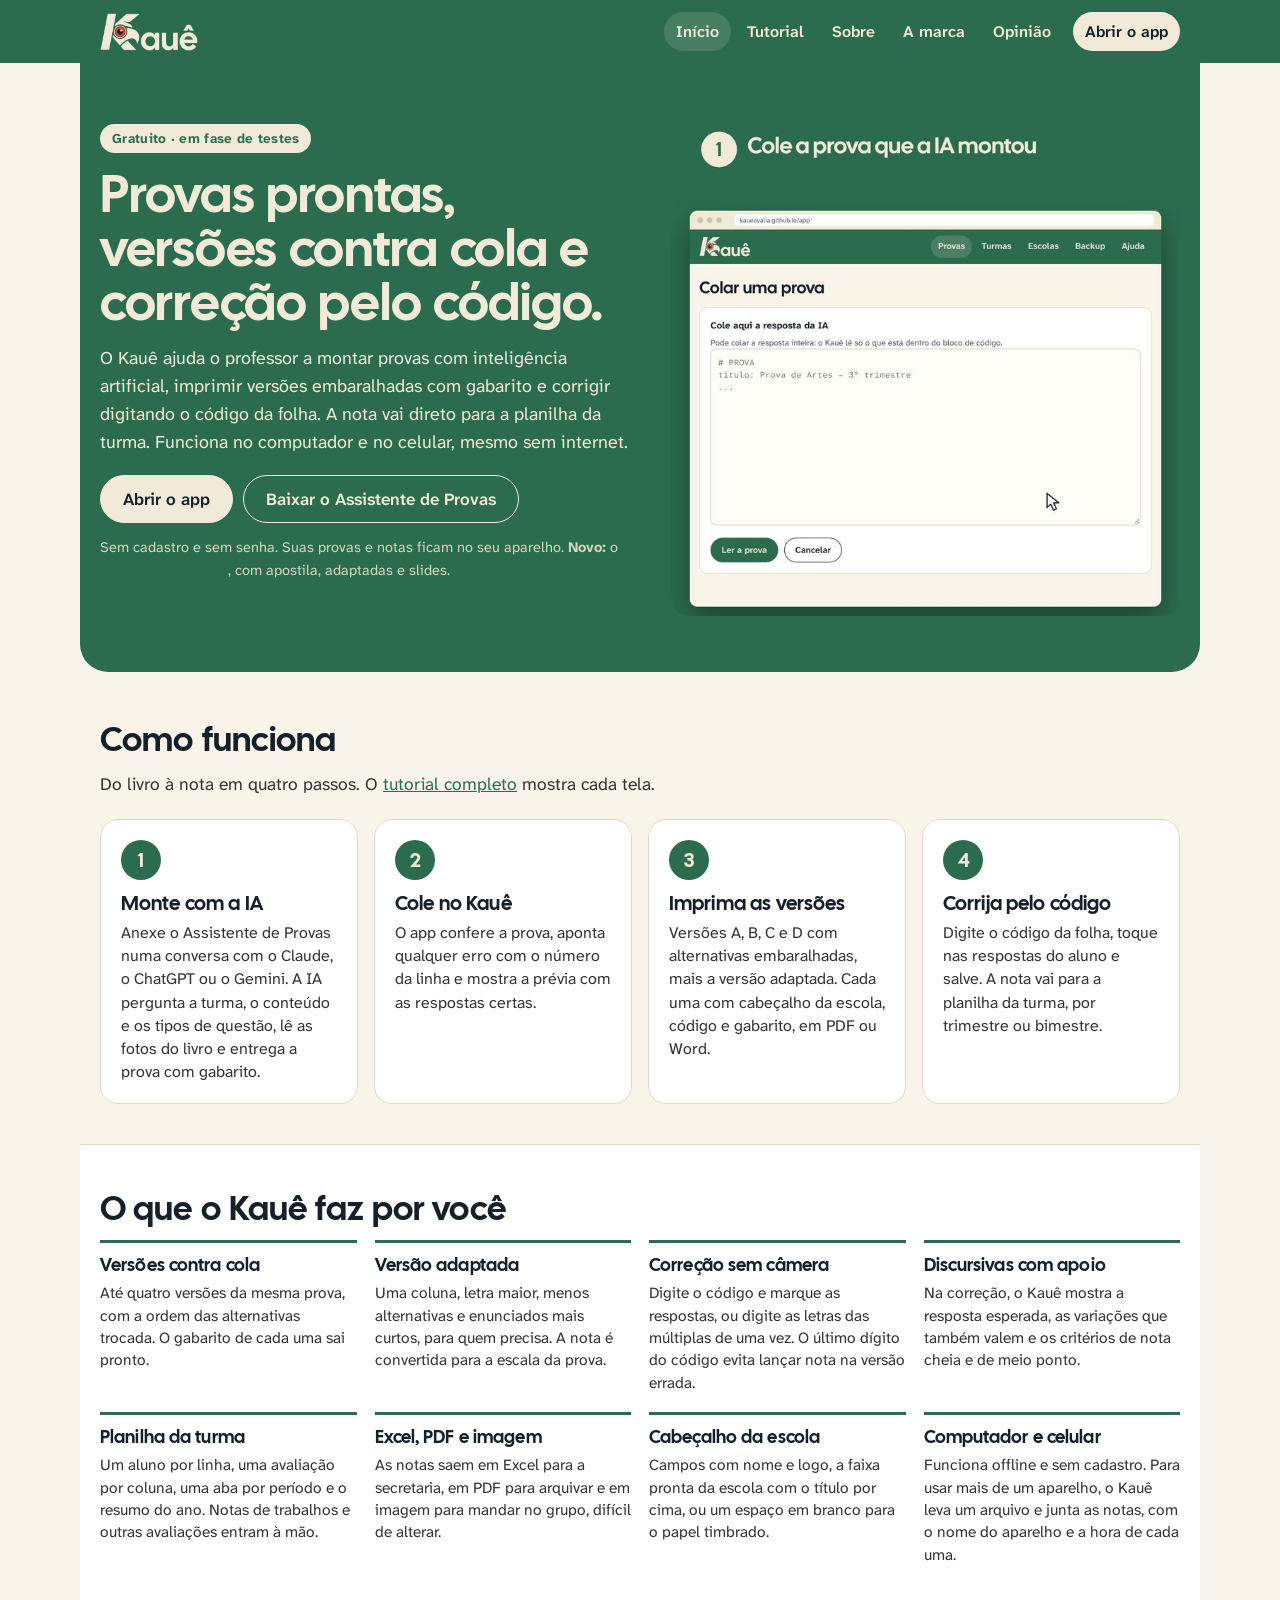
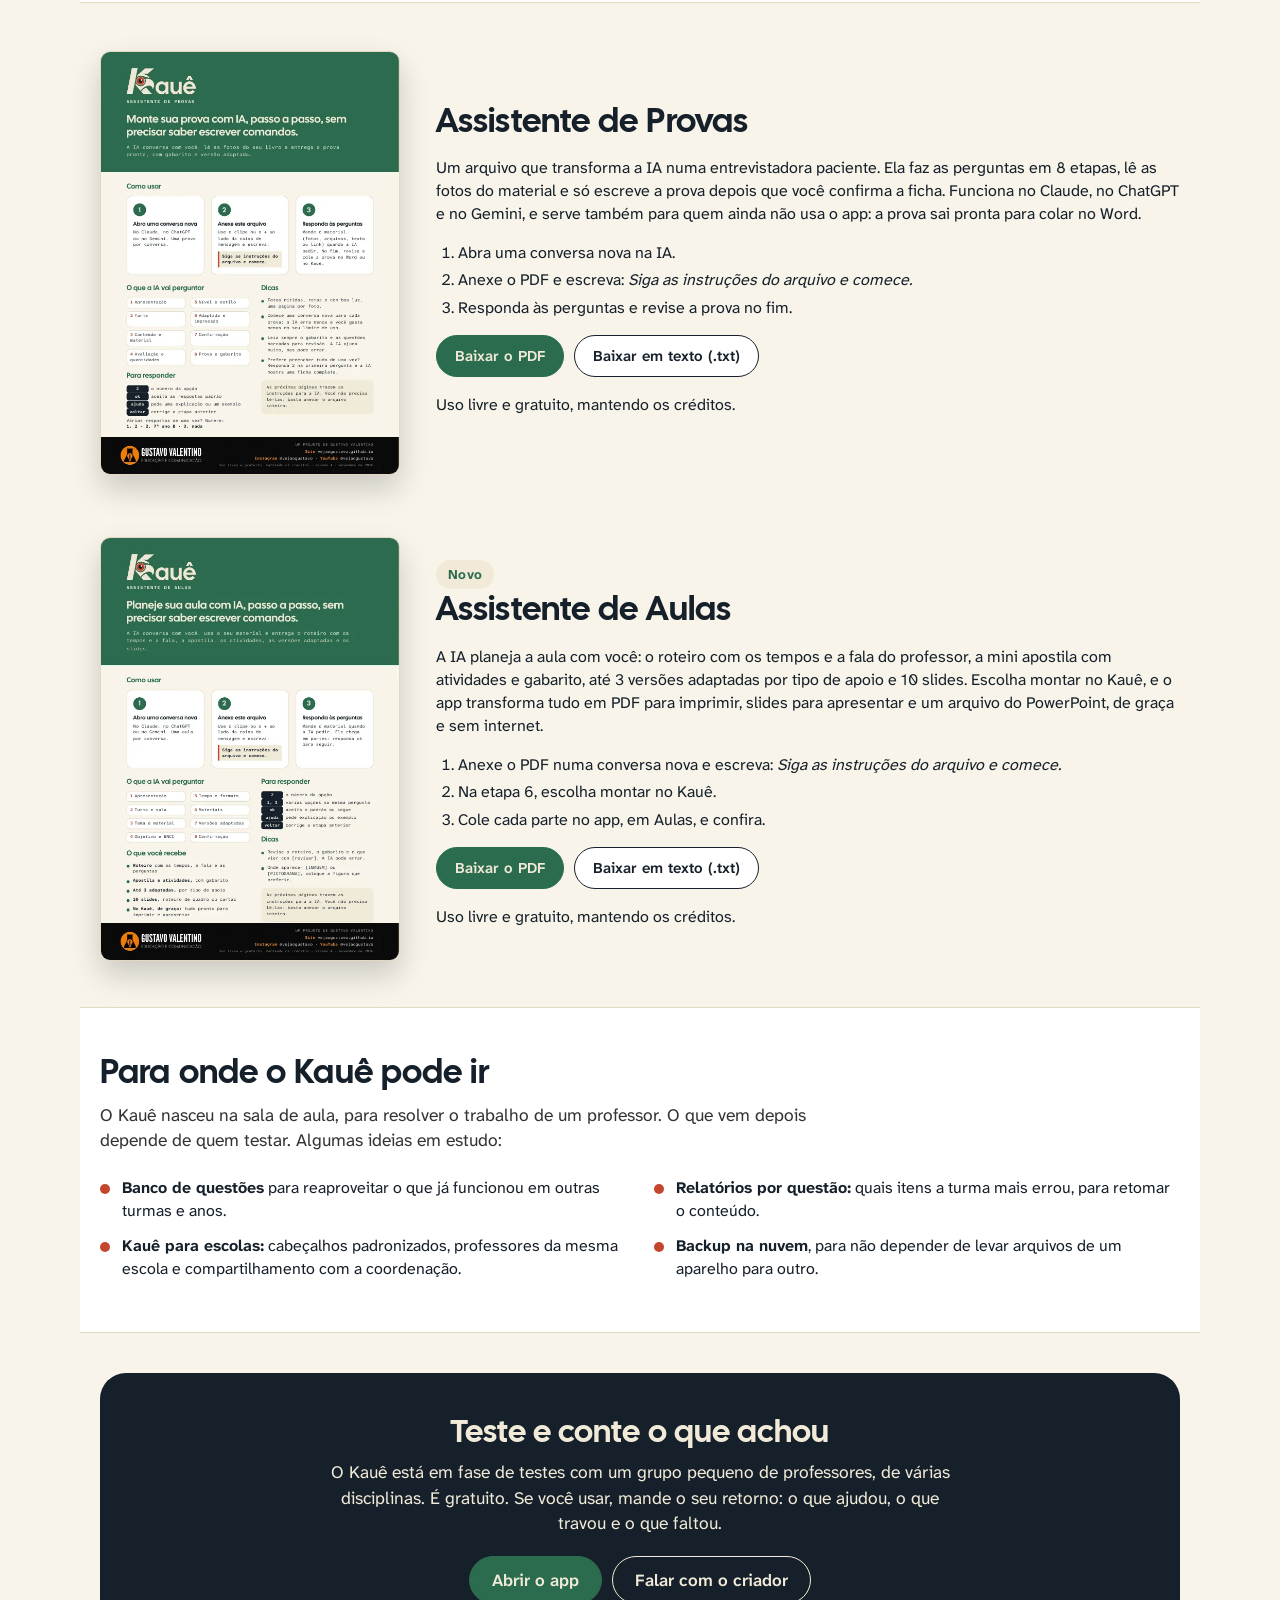
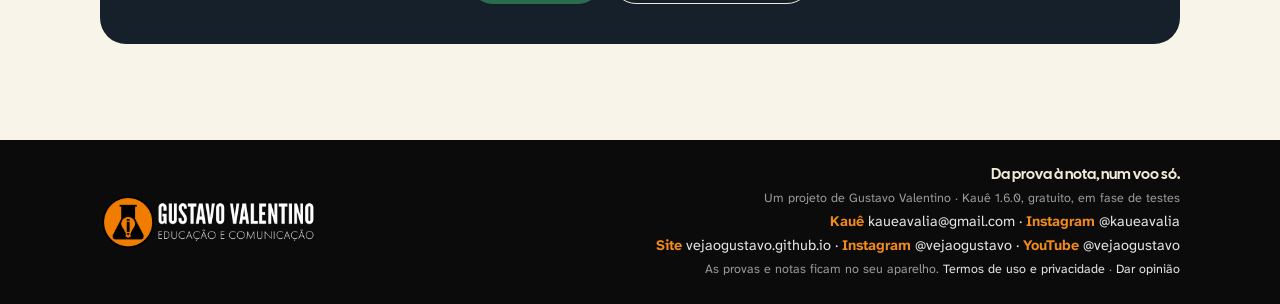
==== commit c30079c5: "Add files via upload" ====
--- a/index.html
+++ b/index.html
@@ -4,10 +4,10 @@
 <meta charset="utf-8">
 <meta name="viewport" content="width=device-width, initial-scale=1">
 <title>Kauê – provas com IA, versões e correção pelo código</title>
-<meta name="description" content="Monte provas com IA, imprima versões embaralhadas com gabarito e corrija pelo código. Gratuito, em fase de testes, funciona sem internet.">
+<meta name="description" content="Monte provas e aulas com IA: versões embaralhadas com gabarito, correção pelo código, apostilas, adaptadas e slides. Gratuito, em fase de testes, funciona sem internet.">
 <meta name="theme-color" content="#2B6C4E">
 <meta property="og:title" content="Kauê – provas com IA, versões e correção pelo código">
-<meta property="og:description" content="Monte provas com IA, imprima versões embaralhadas com gabarito e corrija pelo código. Gratuito, em fase de testes, funciona sem internet.">
+<meta property="og:description" content="Monte provas e aulas com IA: versões embaralhadas com gabarito, correção pelo código, apostilas, adaptadas e slides. Gratuito, em fase de testes, funciona sem internet.">
 <meta property="og:image" content="img/compartilhar.png">
 <link rel="icon" type="image/png" href="img/favicon-32.png">
 <link rel="apple-touch-icon" href="img/apple-touch-icon.png">
@@ -33,7 +33,7 @@
       <a class="botao principal grande" href="app/">Abrir o app</a>
       <a class="botao claro grande" href="downloads/Assistente-de-Provas-Kaue.pdf" download>Baixar o Assistente de Provas</a>
     </div>
-    <p class="hero-nota">Sem cadastro e sem senha. Suas provas e notas ficam no seu aparelho.</p>
+    <p class="hero-nota">Sem cadastro e sem senha. Suas provas e notas ficam no seu aparelho. <b>Novo:</b> o <a href="#aulas">Assistente de Aulas</a>, com apostila, adaptadas e slides.</p>
   </div>
   <div class="hero-video">
     <video id="videoTopo" autoplay muted loop playsinline preload="metadata" poster="img/video-capa.jpg"
@@ -90,6 +90,25 @@
   </div>
 </section>
 
+<section class="secao assistente" id="aulas">
+  <div class="assistente-capa"><img src="img/assistente-aulas-capa.webp" alt="Capa do Assistente de Aulas Kauê" loading="lazy"></div>
+  <div>
+    <span class="selo-fase">Novo</span>
+    <h2>Assistente de Aulas</h2>
+    <p>A IA planeja a aula com você: o roteiro com os tempos e a fala do professor, a mini apostila com atividades e gabarito, até 3 versões adaptadas por tipo de apoio e 10 slides. Escolha montar no Kauê, e o app transforma tudo em PDF para imprimir, slides para apresentar e um arquivo do PowerPoint, de graça e sem internet.</p>
+    <ol class="mini-passos">
+      <li>Anexe o PDF numa conversa nova e escreva: <i>Siga as instruções do arquivo e comece.</i></li>
+      <li>Na etapa 6, escolha montar no Kauê.</li>
+      <li>Cole cada parte no app, em Aulas, e confira.</li>
+    </ol>
+    <div class="hero-acoes">
+      <a class="botao principal" href="downloads/Assistente-de-Aulas-Kaue.pdf" download>Baixar o PDF</a>
+      <a class="botao" href="downloads/assistente-de-aulas-kaue.txt" download>Baixar em texto (.txt)</a>
+    </div>
+    <p class="hero-nota">Uso livre e gratuito, mantendo os créditos.</p>
+  </div>
+</section>
+
 <section class="secao clara" id="futuro">
   <h2>Para onde o Kauê pode ir</h2>
   <p class="secao-lead">O Kauê nasceu na sala de aula, para resolver o trabalho de um professor. O que vem depois depende de quem testar. Algumas ideias em estudo:</p>
@@ -113,7 +132,7 @@
 </main>
 <footer class="portal-rodape"><div class="barra">
   <img src="img/logo-gustavo.png" alt="Gustavo Valentino | Educação e Comunicação">
-  <div class="contatos"><span class="slogan">Da prova à nota, num voo só.</span><small>Um projeto de Gustavo Valentino · Kauê 1.5.1, gratuito, em fase de testes</small>
+  <div class="contatos"><span class="slogan">Da prova à nota, num voo só.</span><small>Um projeto de Gustavo Valentino · Kauê 1.6.0, gratuito, em fase de testes</small>
     <a href="mailto:kaueavalia@gmail.com"><b>Kauê</b> kaueavalia@gmail.com</a> · <a href="https://www.instagram.com/kaueavalia/"><b>Instagram</b> @kaueavalia</a><br>
     <a href="https://vejaogustavo.github.io"><b>Site</b> vejaogustavo.github.io</a> · <a href="https://www.instagram.com/vejaogustavo/"><b>Instagram</b> @vejaogustavo</a> · <a href="https://www.youtube.com/@vejaogustavo"><b>YouTube</b> @vejaogustavo</a>
     <small>As provas e notas ficam no seu aparelho. <a href="termos.html">Termos de uso e privacidade</a> · <a href="opiniao.html">Dar opinião</a></small></div>
--- a/css/kaue.css
+++ b/css/kaue.css
@@ -341,3 +341,69 @@
 .acoes-cabeca { display: flex; gap: 8px; flex-wrap: wrap; }
 .rodape-inicio { text-align: center; margin: 22px 0 8px; }
 .intro-opiniao { margin: -6px 0 16px; color: #2C3640; max-width: 640px; }
+
+/* ---------- aulas ---------- */
+.material { display: grid; gap: 10px; margin-bottom: 6px; }
+.mat-item { display: flex; align-items: center; justify-content: space-between; gap: 12px; border: 1px solid var(--linha); border-radius: 12px; padding: 12px 14px; background: var(--fundo); }
+.mat-item b { display: block; }
+.mat-item small { display: block; color: var(--cinza); font-size: 14px; line-height: 1.35; margin-top: 2px; }
+.conferencia { list-style: none; padding: 0; margin: 0 0 8px; }
+.conferencia li { position: relative; padding: 4px 0 4px 28px; }
+.conferencia li::before { position: absolute; left: 2px; top: 5px; width: 18px; height: 18px; border-radius: 50%; font: 700 12px/18px var(--texto); text-align: center; color: var(--branco); }
+.conferencia li.ok::before { content: '✓'; background: var(--mata); }
+.conferencia li.atencao::before { content: '!'; background: var(--urucum); }
+.acoes-barra { display: flex; gap: 8px; flex-wrap: wrap; justify-content: flex-end; }
+.dica-impressao .chave.inline { display: inline-flex; margin: 6px 0 0; }
+
+/* slides: medidas pela largura do slide (cqw), para a mesma folha servir na tela, na apresentação e no PDF */
+.slides-deck { max-width: 980px; margin: 0 auto; padding: 4px 12px 40px; }
+.slide { container-type: inline-size; position: relative; aspect-ratio: 16 / 9; width: 100%; overflow: hidden; border-radius: 10px; margin: 0 auto 16px;
+  box-shadow: 0 2px 10px rgba(0,0,0,.18); background: var(--fundo); color: var(--jenipapo); font-family: var(--texto); cursor: pointer;
+  -webkit-print-color-adjust: exact; print-color-adjust: exact; }
+.sl-miolo { position: absolute; left: 6cqw; right: 6cqw; top: 5cqw; bottom: 7cqw; display: flex; gap: 4cqw; }
+.sl-texto { flex: 1 1 auto; min-width: 0; display: flex; flex-direction: column; }
+.slide h1, .slide h2 { font-family: var(--titulo); font-weight: 400; letter-spacing: normal; margin: 0; }
+.slide h2 { font-size: 4.4cqw; line-height: 1.1; color: var(--mata); margin-bottom: 2.4cqw; }
+.slide h1::before, .slide h2::before { content: ''; display: block; width: 9cqw; height: 0.8cqw; background: var(--urucum); margin-bottom: 1.8cqw; }
+.sl-corpo { font-size: 3cqw; line-height: 1.35; flex: 1 1 auto; display: flex; flex-direction: column; justify-content: center; padding-bottom: 3cqw; }
+.slide.conteudo:not(.com-imagem) .sl-corpo { font-size: 3.4cqw; }
+.sl-corpo p { margin: 0 0 1.2cqw; }
+.sl-corpo ul { margin: 0; padding-left: 3.2cqw; }
+.sl-corpo li { margin: 0 0 1.2cqw; }
+.sl-corpo li::marker { color: var(--urucum); }
+.sl-fig { flex: 0 0 36%; margin: 0; display: flex; flex-direction: column; align-items: center; justify-content: center; min-width: 0; }
+.sl-fig img { max-width: 100%; max-height: 31cqw; object-fit: contain; display: block; }
+.sl-fig figcaption { font-size: max(1.3cqw, 8px); line-height: 1.3; color: #555; margin-top: 0.8cqw; text-align: center; }
+.sl-fig.falta div { width: 100%; border: 0.25cqw dashed #888; border-radius: 1cqw; padding: 5cqw 2cqw; font-size: 1.7cqw; color: #555; text-align: center; background: #fff; }
+.sl-rodape { position: absolute; left: 6cqw; right: 6cqw; bottom: 2.4cqw; display: flex; justify-content: space-between; gap: 3cqw; font-size: max(1.3cqw, 8px); color: #6b6b6b; }
+.slide.abertura { background: var(--mata); color: var(--palha); }
+.slide.abertura .sl-miolo { align-items: center; }
+.slide.abertura h1 { font-size: 6.2cqw; line-height: 1.05; margin-bottom: 2.6cqw; }
+.slide.abertura .sl-corpo { font-size: 2.4cqw; }
+.slide.encerramento { background: var(--jenipapo); color: var(--palha); }
+.slide.encerramento h2 { color: var(--palha); }
+.slide.abertura .sl-rodape, .slide.encerramento .sl-rodape, .slide.abertura .sl-fig figcaption, .slide.encerramento .sl-fig figcaption { color: rgba(241, 234, 216, .8); }
+.sl-notas { max-width: 956px; margin: -6px auto 20px; background: var(--palha); border-radius: 10px; padding: 10px 14px; font-size: 15px; }
+.modo-slides .folhas, .modo-slides #tela { background: #e8e3d6; }
+
+/* apresentação em tela cheia */
+.apresentacao { position: fixed; inset: 0; z-index: 100; background: #000; display: flex; align-items: center; justify-content: center; user-select: none; }
+.ap-palco { width: 100%; height: 100%; display: flex; align-items: center; justify-content: center; }
+.ap-palco .slide { width: min(100vw, 177.78vh); margin: 0; border-radius: 0; box-shadow: none; cursor: default; }
+.ap-contador { position: absolute; right: 16px; bottom: 10px; color: rgba(255, 255, 255, .5); font: 13px var(--texto); }
+.ap-sair { position: absolute; right: 10px; top: 8px; width: 40px; height: 40px; border-radius: 50%; border: 0; background: rgba(255, 255, 255, .12); color: #fff; font-size: 24px; cursor: pointer; }
+.ap-sair:hover { background: rgba(255, 255, 255, .25); }
+
+@media print {
+  .modo-slides #tela, .modo-slides .slides-deck { background: none; max-width: none; padding: 0; margin: 0; }
+  .modo-slides .slide { width: 254mm; height: 142.875mm; aspect-ratio: auto; border-radius: 0; box-shadow: none; margin: 0; break-after: page; page-break-after: always; }
+  .modo-slides section.slide:last-of-type { break-after: auto; page-break-after: auto; }
+  .modo-slides .sl-notas { display: none !important; }
+}
+@media (max-width: 700px) {
+  .barra-impressao .botao { white-space: nowrap; }
+  .modo-slides .barra-impressao .barra-titulo { display: none; }
+  .modo-slides .acoes-barra { flex: 1; }
+  .barra-impressao .acoes-barra .botao { padding: 7px 12px; font-size: 14px; min-height: 36px; }
+  .mat-item { align-items: flex-start; }
+}
